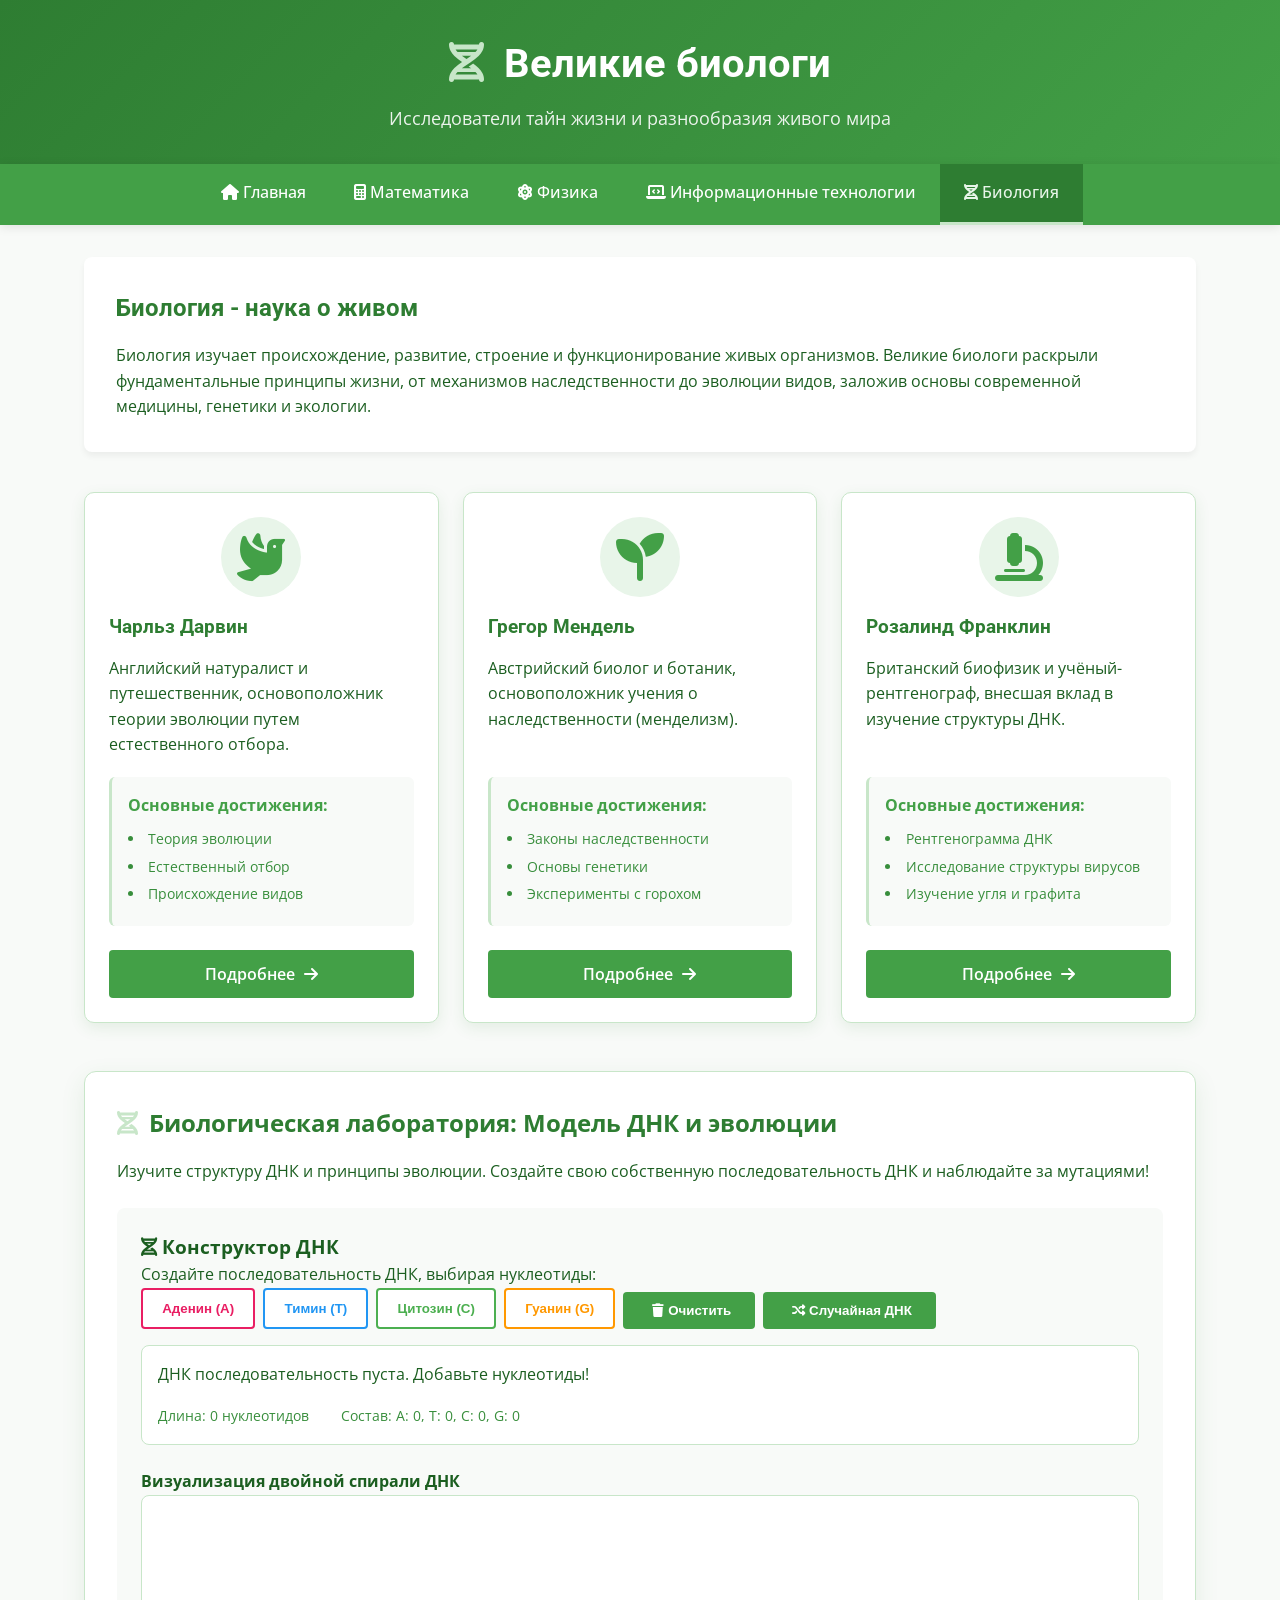
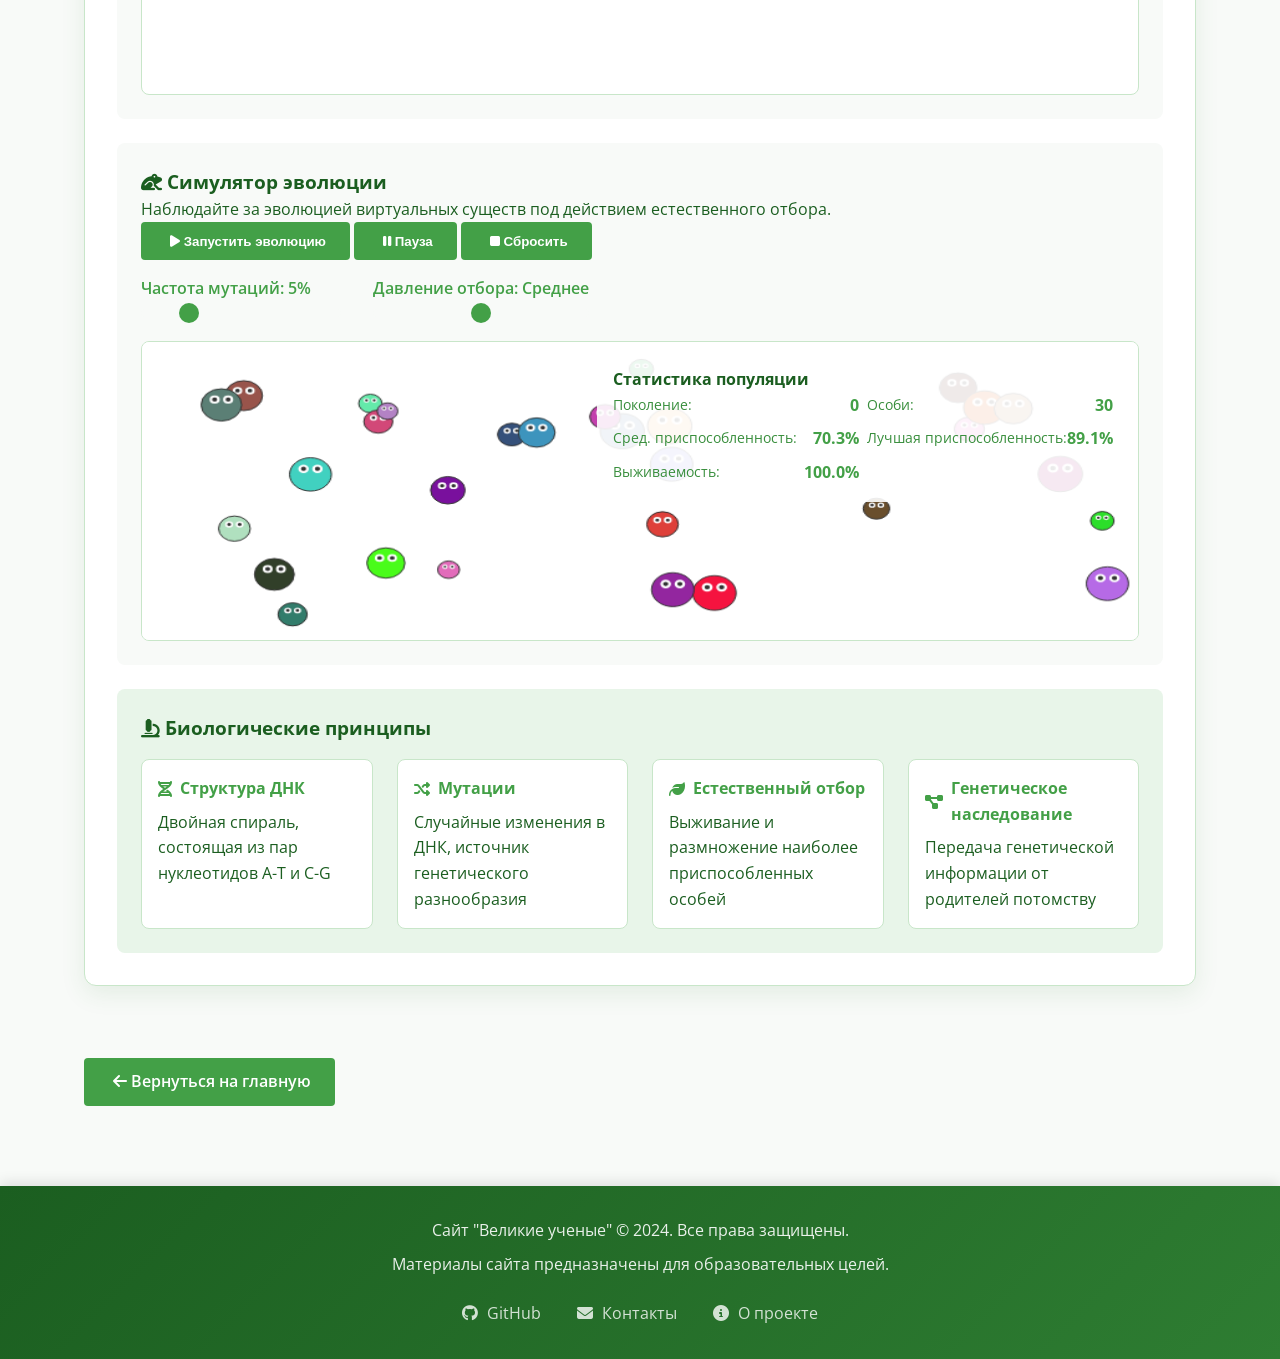
==== biology.html @ 5661a27e "Add files via upload" ====
<!DOCTYPE html>
<html lang="ru">
<head>
    <meta charset="UTF-8">
    <meta name="viewport" content="width=device-width, initial-scale=1.0">
    <title>Великие биологи</title>
    <link rel="stylesheet" href="style.css">
    <link rel="stylesheet" href="https://cdnjs.cloudflare.com/ajax/libs/font-awesome/6.4.0/css/all.min.css">
    <link href="https://fonts.googleapis.com/css2?family=Roboto:wght@300;400;500;700&family=Open+Sans:wght@400;600;700&display=swap" rel="stylesheet">
    <style>
        .biology-theme {
            --primary-color: #2e7d32;
            --secondary-color: #43a047;
            --accent-color: #c8e6c9;
        }
        .card-icon i {
            background-color: #e8f5e9 !important;
        }
    </style>

</head>
<body class="biology-theme">
    <header>
        <div class="container">
            <h1><i class="fas fa-dna"></i> Великие биологи</h1>
            <p>Исследователи тайн жизни и разнообразия живого мира</p>
        </div>
    </header>

    <nav>
        <div class="container">
            <ul>
                <li><a href="index.html"><i class="fas fa-home"></i> Главная</a></li>
                <li><a href="math.html"><i class="fas fa-calculator"></i> Математика</a></li>
                <li><a href="physics.html"><i class="fas fa-atom"></i> Физика</a></li>
                <li><a href="it.html"><i class="fas fa-laptop-code"></i> Информационные технологии</a></li>
                <li><a href="biology.html" class="active"><i class="fas fa-dna"></i> Биология</a></li>
            </ul>
        </div>
    </nav>

    <main>
        <div class="container">

            <section class="intro">
                <h2>Биология - наука о живом</h2>
                <p>Биология изучает происхождение, развитие, строение и функционирование живых организмов. Великие биологи раскрыли фундаментальные принципы жизни, от механизмов наследственности до эволюции видов, заложив основы современной медицины, генетики и экологии.</p>
            </section>

            <div class="disciplines-grid">
                <!-- Карточка ученого 1 -->
                <div class="discipline-card">
                    <div class="card-icon"> <i class="fas fa-dove"></i> </div>
                    <h3>Чарльз Дарвин</h3>
                    <p>Английский натуралист и путешественник, основоположник теории эволюции путем естественного отбора.</p>
                    <div class="scientists-list">
                        <h4>Основные достижения:</h4>
                        <ul>
                            <li>Теория эволюции</li>
                            <li>Естественный отбор</li>
                            <li>Происхождение видов</li>
                        </ul>
                    </div>
                    <a href="https://ru.wikipedia.org/wiki/%D0%94%D0%B0%D1%80%D0%B2%D0%B8%D0%BD,_%D0%A7%D0%B0%D1%80%D0%BB%D0%B7" class="btn" onclick="showScientist('darwin')">Подробнее <i class="fas fa-arrow-right"></i></a>
                </div>

                <!-- Карточка ученого 2 -->
                <div class="discipline-card">
                    <div class="card-icon"> <i class="fas fa-seedling"></i> </div>
                    <h3>Грегор Мендель</h3>
                    <p>Австрийский биолог и ботаник, основоположник учения о наследственности (менделизм).</p>
                    <div class="scientists-list">
                        <h4>Основные достижения:</h4>
                        <ul>
                            <li>Законы наследственности</li>
                            <li>Основы генетики</li>
                            <li>Эксперименты с горохом</li>
                        </ul>
                    </div>
                    <a href="https://ru.wikipedia.org/wiki/%D0%9C%D0%B5%D0%BD%D0%B4%D0%B5%D0%BB%D1%8C,_%D0%93%D1%80%D0%B5%D0%B3%D0%BE%D1%80_%D0%98%D0%BE%D0%B3%D0%B0%D0%BD%D0%BD" class="btn" onclick="showScientist('mendel')">Подробнее <i class="fas fa-arrow-right"></i></a>
                </div>

                <!-- Карточка ученого 3 -->
                <div class="discipline-card">
                    <div class="card-icon">  <i class="fas fa-microscope"> </i> </div>
                    <h3>Розалинд Франклин</h3>
                    <p>Британский биофизик и учёный-рентгенограф, внесшая вклад в изучение структуры ДНК.</p>
                    <div class="scientists-list">
                        <h4>Основные достижения:</h4>
                        <ul>
                            <li>Рентгенограмма ДНК</li>
                            <li>Исследование структуры вирусов</li>
                            <li>Изучение угля и графита</li>
                        </ul>
                    </div>
                    <a href="https://ru.wikipedia.org/wiki/%D0%A4%D1%80%D0%B0%D0%BD%D0%BA%D0%BB%D0%B8%D0%BD,_%D0%A0%D0%BE%D0%B7%D0%B0%D0%BB%D0%B8%D0%BD%D0%B4" class="btn" onclick="showScientist('franklin')">Подробнее <i class="fas fa-arrow-right"></i></a>
                </div>
            </div>

            <!-- Интерактивный раздел для биологии -->
<section class="interactive-section">
    <h2><i class="fas fa-dna"></i> Биологическая лаборатория: Модель ДНК и эволюции</h2>
    <p>Изучите структуру ДНК и принципы эволюции. Создайте свою собственную последовательность ДНК и наблюдайте за мутациями!</p>
    
    <div class="biology-lab-container">
        <div class="dna-section">
            <h3><i class="fas fa-dna"></i> Конструктор ДНК</h3>
            <p>Создайте последовательность ДНК, выбирая нуклеотиды:</p>
            
            <div class="dna-controls">
                <div class="nucleotide-buttons">
                    <button class="nuc-btn" data-nucleotide="A">Аденин (A)</button>
                    <button class="nuc-btn" data-nucleotide="T">Тимин (T)</button>
                    <button class="nuc-btn" data-nucleotide="C">Цитозин (C)</button>
                    <button class="nuc-btn" data-nucleotide="G">Гуанин (G)</button>
                    <button id="clear-dna" class="btn"><i class="fas fa-trash"></i> Очистить</button>
                    <button id="random-dna" class="btn"><i class="fas fa-random"></i> Случайная ДНК</button>
                </div>
                
                <div class="dna-sequence-display">
                    <div class="dna-strand" id="dna-strand">
                        <!-- ДНК последовательность-->
                        <div class="empty-dna"> <p>ДНК последовательность пуста. Добавьте нуклеотиды!</p> </div>
                    </div>
                    <div class="dna-info">
                        <p>Длина: <span id="dna-length">0</span> нуклеотидов</p>
                        <p>Состав: A: <span id="count-A">0</span>, T: <span id="count-T">0</span>, 
                            C: <span id="count-C">0</span>, G: <span id="count-G">0</span></p>
                    </div>
                </div>
            </div>
            
            <div class="dna-visualization">
                <h4>Визуализация двойной спирали ДНК</h4>
                <canvas id="dna-canvas" width="800" height="200"></canvas>
            </div>
        </div>
        
        <div class="evolution-section">
            <h3><i class="fas fa-frog"></i> Симулятор эволюции</h3>
            <p>Наблюдайте за эволюцией виртуальных существ под действием естественного отбора.</p>
            
            <div class="evolution-controls">
                <button id="start-evolution" class="btn"><i class="fas fa-play"></i> Запустить эволюцию</button>
                <button id="pause-evolution" class="btn"><i class="fas fa-pause"></i> Пауза</button>
                <button id="reset-evolution" class="btn"><i class="fas fa-stop"></i> Сбросить</button>
                
                <div class="evolution-params">
                    <div class="slider-container">
                        <label for="mutation-rate">Частота мутаций: <span id="mutation-value">5%</span></label>
                        <input type="range" id="mutation-rate" min="1" max="20" step="1" value="5">
                    </div>
                    
                    <div class="slider-container">
                        <label for="selection-pressure">Давление отбора: <span id="selection-value">Среднее</span></label>
                        <input type="range" id="selection-pressure" min="1" max="3" step="1" value="2">
                    </div>
                </div>
            </div>
            
            <div class="evolution-canvas-container">
                <canvas id="evolution-canvas" width="800" height="300"></canvas>
                <div class="evolution-stats">
                    <h4>Статистика популяции</h4>
                    <div class="stats-grid">
                        <div class="stat">
                            <span class="stat-label">Поколение:</span>
                            <span class="stat-value" id="generation">0</span>
                        </div>
                        <div class="stat">
                            <span class="stat-label">Особи:</span>
                            <span class="stat-value" id="population">0</span>
                        </div>
                        <div class="stat">
                            <span class="stat-label">Сред. приспособленность:</span>
                            <span class="stat-value" id="fitness">0%</span>
                        </div>
                        <div class="stat">
                            <span class="stat-label">Лучшая приспособленность:</span>
                            <span class="stat-value" id="best-fitness">0%</span>
                        </div>
                        <div class="stat">
                            <span class="stat-label">Выживаемость:</span>
                            <span class="stat-value" id="survival">0%</span>
                        </div>
                    </div>
                </div>
            </div>
        </div>
        
        <div class="biology-concepts">
            <h3><i class="fas fa-microscope"></i> Биологические принципы</h3>
            <div class="concepts-grid">
                <div class="concept">
                    <h4><i class="fas fa-dna"></i> Структура ДНК</h4>
                    <p>Двойная спираль, состоящая из пар нуклеотидов A-T и C-G</p>
                </div>
                <div class="concept">
                    <h4><i class="fas fa-random"></i> Мутации</h4>
                    <p>Случайные изменения в ДНК, источник генетического разнообразия</p>
                </div>
                <div class="concept">
                    <h4><i class="fas fa-leaf"></i> Естественный отбор</h4>
                    <p>Выживание и размножение наиболее приспособленных особей</p>
                </div>
                <div class="concept">
                    <h4><i class="fas fa-project-diagram"></i> Генетическое наследование</h4>
                    <p>Передача генетической информации от родителей потомству</p>
                </div>
            </div>
        </div>
    </div>
</section>

            <div class="back-to-home">
                <a href="index.html" class="btn back-btn"><i class="fas fa-arrow-left"></i> Вернуться на главную</a>
            </div>
        </div>
    </main>

    <footer>
        <div class="container">
            <p>Сайт "Великие ученые" &copy; 2024. Все права защищены.</p>
            <p>Материалы сайта предназначены для образовательных целей.</p>
            <div class="footer-links">
                <a href="#"><i class="fab fa-github"></i> GitHub</a>
                <a href="#"><i class="fas fa-envelope"></i> Контакты</a>
                <a href="#"><i class="fas fa-info-circle"></i> О проекте</a>
            </div>
        </div>
    </footer>

    <script>
        // Информация об ученом
        function showScientist(scientistId) {
            const scientists = {
                darwin: {
                    name: "Чарльз Дарвин",
                    years: "1809-1882",
                    country: "Великобритания",
                    achievements: [
                        "Создание теории эволюции путем естественного отбора",
                        "Формулировка принципа 'выживания наиболее приспособленных'",
                        "Исследование происхождения человека",
                        "Фундаментальный труд 'Происхождение видов' (1859)"
                    ],
                    facts: [
                        "Путешествовал на корабле 'Бигль' 5 лет (1831-1836)",
                        "Изучал геологию, зоологию и ботанику во время путешествия",
                        "Был женат на своей кузине Эмме Веджвуд",
                        "Похоронен в Вестминстерском аббатстве рядом с Исааком Ньютоном",
                        "Изначально готовился стать врачом, но не выносил вида крови"
                    ],
                    quote: "Чем больше мы познаем неизменные законы природы, тем все более невероятными становятся для нас чудеса."
                },
                mendel: {
                    name: "Грегор Мендель",
                    years: "1822-1884",
                    country: "Австрийская империя",
                    achievements: [
                        "Открытие законов наследственности (законы Менделя)",
                        "Заложение основ генетики как науки",
                        "Эксперименты по гибридизации растений",
                        "Введение понятий доминантных и рецессивных признаков"
                    ],
                    facts: [
                        "Был августинским монахом и аббатом монастыря",
                        "Проводил эксперименты с более чем 28,000 растений гороха",
                        "Его работы не были признаны при жизни",
                        "Законы Менделя переоткрыты в 1900 году тремя учеными независимо",
                        "Имел также работы по метеорологии и пчеловодству"
                    ],
                    quote: "Мои научные работы принесли мне много удовлетворения, и я уверен, что не пройдет много времени, пока весь мир признает их значение."
                },
                franklin: {
                    name: "Розалинд Франклин",
                    years: "1920-1958",
                    country: "Великобритания",
                    achievements: [
                        "Получение рентгенограммы ДНК (Фотография 51)",
                        "Определение того, что ДНК имеет форму двойной спирали",
                        "Исследование структуры вирусов, в том числе вируса табачной мозаики",
                        "Изучение микроструктуры угля и графита"
                    ],
                    facts: [
                        "Её данные использовались Уотсоном и Криком без её ведома",
                        "Не получила Нобелевскую премию, так как умерла до её присуждения",
                        "Была экспертом в рентгеноструктурном анализе",
                        "Получила докторскую степень в Кембридже в 1945 году",
                        "Работала в King's College London, где произошел конфликт с Уилкинсом"
                    ],
                    quote: "Наука и повседневная жизнь не могут и не должны быть разделены. Наука — для меня частичное объяснение жизни."
                }
            };

            const scientist = scientists[scientistId];
            if (!scientist) return;

            // Создаем модальное окно с информацией об ученом
            const modalHTML = `
                <div class="modal" id="scientist-modal" style="position:fixed; top:0; left:0; width:100%; height:100%; background:rgba(0,0,0,0.7); display:flex; justify-content:center; align-items:center; z-index:2000;">
                    <div style="background:white; border-radius:10px; padding:2rem; max-width:800px; width:90%; max-height:90vh; overflow-y:auto;">
                        <div style="display:flex; justify-content:space-between; align-items:center; margin-bottom:1.5rem;">
                            <h2 style="color:#2e7d32; margin:0;">${scientist.name}</h2>
                            <button onclick="closeModal()" style="background:none; border:none; font-size:1.5rem; cursor:pointer; color:#666;">&times;</button>
                        </div>
                        
                        <div style="display:grid; grid-template-columns:1fr 2fr; gap:2rem; margin-bottom:1.5rem;">
                            <div>
                                <div style="background:#e8f5e9; border-radius:8px; padding:1.5rem; text-align:center; height:100%; display:flex; flex-direction:column; justify-content:center;">
                                    <i class="fas fa-user" style="font-size:4rem; color:#43a047; margin-bottom:1rem;"></i>
                                    <h3 style="color:#2e7d32; margin-bottom:0.5rem;">${scientist.name}</h3>
                                    <p><strong>Годы жизни:</strong> ${scientist.years}</p>
                                    <p><strong>Страна:</strong> ${scientist.country}</p>
                                </div>
                            </div>
                            <div>
                                <h3 style="color:#43a047; margin-bottom:0.8rem;">Основные достижения:</h3>
                                <ul style="list-style-position:inside; margin-bottom:1.5rem;">
                                    ${scientist.achievements.map(ach => `<li>${ach}</li>`).join('')}
                                </ul>
                                
                                <h3 style="color:#43a047; margin-bottom:0.8rem;">Интересные факты:</h3>
                                <ul style="list-style-position:inside; margin-bottom:1.5rem;">
                                    ${scientist.facts.map(fact => `<li>${fact}</li>`).join('')}
                                </ul>
                            </div>
                        </div>
                        
                        <div style="background:#e8f5e9; padding:1.5rem; border-radius:8px; margin-top:1rem;">
                            <i class="fas fa-quote-left" style="color:#43a047; margin-right:0.5rem;"></i>
                            <em>${scientist.quote}</em>
                        </div>
                        
                        <div style="text-align:center; margin-top:1.5rem;">
                            <button onclick="closeModal()" class="btn" style="background-color:#43a047;">Закрыть</button>
                        </div>
                    </div>
                </div>
            `;

            // Добавляем модальное окно в документ
            const modalContainer = document.createElement('div');
            modalContainer.innerHTML = modalHTML;
            document.body.appendChild(modalContainer.firstChild);

            // Добавляем функцию закрытия в глобальную область видимости
            window.closeModal = function() {
                const modal = document.getElementById('scientist-modal');
                if (modal) {
                    modal.remove();
                }
            };

            // Закрытие по клику вне модального окна
            document.getElementById('scientist-modal').addEventListener('click', function(e) {
                if (e.target === this) {
                    closeModal();
                }
            });
        }
    </script>
    <script src="script.js"></script>
    <script src="interactive.js"></script>
</body>
</html>
---- style.css ----
/* ============================================
   ОСНОВНЫЕ СТИЛИ И СБРОС
   ============================================ */

* {
    margin: 0;
    padding: 0;
    box-sizing: border-box;
}

body {
    font-family: 'Open Sans', sans-serif;
    line-height: 1.6;
    background-color: #f8f9fa;
}

.container {
    width: 90%;
    max-width: 1200px;
    margin: 0 auto;
    padding: 0 20px;
}

/* ============================================
   ЦВЕТОВЫЕ ПЕРЕМЕННЫЕ ДЛЯ ТЕМ
   ============================================ */

:root {
    /* ОСНОВНАЯ ТЕМА (Математика) - СИНЯЯ */
    --primary-color: #1a237e;
    --secondary-color: #3949ab;
    --accent-color: #4fc3f7;
    --text-color: #333333;
    --text-light: #666666;
    --text-on-dark: #ffffff;
    --text-on-dark-hover: #ffffff;  /* Цвет текста при наведении в навигации */
    --bg-color: #f8f9fa;
    --card-bg: #ffffff;
    --quote-bg: #e3f2fd;
    --border-color: #e0e0e0;
    --shadow-color: rgba(26, 35, 126, 0.1);
    --header-gradient: linear-gradient(135deg, #1a237e 0%, #283593 100%);
    --footer-gradient: linear-gradient(135deg, #0d47a1 0%, #1a237e 100%);
}

/* ГЛАВНАЯ СТРАНИЦА - ЗОЛОТАЯ ТЕМА */
.home-theme {
    --primary-color: #83785e;
    --secondary-color: #a19679;
    --accent-color: #d8ce97;
    --text-color: #333333;
    --text-light: #666666;
    --text-on-dark: #ffffff;
    --text-on-dark-hover: #fff9e6;
    --bg-color: #fffef5;
    --card-bg: #ffffff;
    --quote-bg: #fff9e6;
    --border-color: #f0e6d2;
    --shadow-color: rgba(184, 134, 11, 0.1);
    --header-gradient: linear-gradient(135deg, #5c523a 0%, #4b4128 100%);
    --footer-gradient: linear-gradient(135deg, #5c523a 0%, #4b4128 100%);
}

/* МАТЕМАТИКА (без класса) */
body:not(.physics-theme):not(.it-theme):not(.biology-theme):not(.home-theme) {
    --primary-color: #1a237e;
    --secondary-color: #3949ab;
    --accent-color: #97a7ff;
    --text-color: #333333;
    --text-light: #666666;
    --text-on-dark: #ffffff;
    --bg-color: #f8f9fa;
    --card-bg: #ffffff;
    --quote-bg: #e3e9fd;
    --border-color: #e0e0e0;
    --shadow-color: rgba(26, 35, 126, 0.1);
    --header-gradient: linear-gradient(135deg, #1a237e 0%, #283593 100%);
    --footer-gradient: linear-gradient(135deg, #0d47a1 0%, #1a237e 100%);
}

/* ФИЗИКА - ФИОЛЕТОВАЯ ТЕМА */
.physics-theme {
    --primary-color: #6a1b9a;
    --secondary-color: #8e24aa;
    --accent-color: #e1bee7;
    --text-color: #4a148c;
    --text-light: #7b1fa2;
    --text-on-dark: #ffffff;
    --text-on-dark-hover: #f3e5f5;
    --bg-color: #f9f7fa;
    --card-bg: #ffffff;
    --quote-bg: #f3e5f5;
    --border-color: #e1bee7;
    --shadow-color: rgba(106, 27, 154, 0.1);
    --header-gradient: linear-gradient(135deg, #6a1b9a 0%, #8e24aa 100%);
    --footer-gradient: linear-gradient(135deg, #4a148c 0%, #6a1b9a 100%);
}

/* IT - БИРЮЗОВАЯ ТЕМА */
.it-theme {
    --primary-color: #00695c;
    --secondary-color: #00897b;
    --accent-color: #b2dfdb;
    --text-color: #004d40;
    --text-light: #00796b;
    --text-on-dark: #ffffff;
    --text-on-dark-hover: #e0f2f1;
    --bg-color: #f5f9f8;
    --card-bg: #ffffff;
    --quote-bg: #e0f2f1;
    --border-color: #b2dfdb;
    --shadow-color: rgba(0, 105, 92, 0.1);
    --header-gradient: linear-gradient(135deg, #00695c 0%, #00897b 100%);
    --footer-gradient: linear-gradient(135deg, #004d40 0%, #00695c 100%);
}

/* БИОЛОГИЯ - ЗЕЛЕНАЯ ТЕМА */
.biology-theme {
    --primary-color: #2e7d32;
    --secondary-color: #43a047;
    --accent-color: #c8e6c9;
    --text-color: #1b5e20;
    --text-light: #388e3c;
    --text-on-dark: #ffffff;
    --text-on-dark-hover: #e8f5e9;
    --bg-color: #f8faf8;
    --card-bg: #ffffff;
    --quote-bg: #e8f5e9;
    --border-color: #c8e6c9;
    --shadow-color: rgba(46, 125, 50, 0.1);
    --header-gradient: linear-gradient(135deg, #2e7d32 0%, #43a047 100%);
    --footer-gradient: linear-gradient(135deg, #1b5e20 0%, #2e7d32 100%);
}

/* ============================================
   ПРИМЕНЕНИЕ ЦВЕТОВЫХ ПЕРЕМЕННЫХ
   ============================================ */

body {
    color: var(--text-color);
    background-color: var(--bg-color);
}

/* Шапка */
header {
    background: var(--header-gradient);
    color: var(--text-on-dark);
    padding: 2rem 0;
    text-align: center;
    box-shadow: 0 4px 12px rgba(0, 0, 0, 0.1);
}

header h1 {
    font-family: 'Roboto', sans-serif;
    font-weight: 700;
    font-size: 2.5rem;
    margin-bottom: 0.5rem;
}

header p {
    font-size: 1.1rem;
    opacity: 0.9;
}

header i {
    margin-right: 10px;
    color: var(--accent-color);
}

/* Навигация */
nav {
    background-color: var(--secondary-color);
    position: sticky;
    top: 0;
    z-index: 1000;
    box-shadow: 0 2px 10px rgba(0, 0, 0, 0.1);
}

nav ul {
    display: flex;
    justify-content: center;
    list-style: none;
    flex-wrap: wrap;
}

nav a {
    display: block;
    color: var(--text-on-dark);
    text-decoration: none;
    padding: 1rem 1.5rem;
    font-weight: 500;
    transition: all 0.3s ease;
    border-bottom: 3px solid transparent;
}

nav a:hover,
nav a.active {
    background-color: var(--primary-color);
    border-bottom: 3px solid var(--accent-color);
    color: var(--text-on-dark-hover);
}

/* Основной контент */
main {
    padding: 2rem 0;
}

.intro {
    background-color: var(--card-bg);
    padding: 2rem;
    border-radius: 8px;
    margin-bottom: 2.5rem;
    box-shadow: 0 4px 6px rgba(0, 0, 0, 0.05);
}

.intro h2,
.disciplines h2,
.scientist-header h1,
.scientist-info h2 {
    color: var(--primary-color);
    margin-bottom: 1rem;
    font-family: 'Roboto', sans-serif;
}

.disciplines h2 {
    text-align: center;
    font-size: 2rem;
}

.intro p {
    color: var(--text-color);
}

/* Карточки дисциплин */
.disciplines-grid {
    display: grid;
    grid-template-columns: repeat(auto-fill, minmax(280px, 1fr));
    gap: 1.5rem;
    margin-bottom: 3rem;
}

.discipline-card {
    background-color: var(--card-bg);
    border: 1px solid var(--border-color);
    border-radius: 10px;
    padding: 1.5rem;
    display: flex;
    flex-direction: column;
    box-shadow: 0 5px 15px var(--shadow-color);
    transition: transform 0.3s ease, box-shadow 0.3s ease;
}

.discipline-card:hover {
    transform: translateY(-10px);
    box-shadow: 0 15px 30px rgba(0, 0, 0, 0.15);
}

.card-icon {
    text-align: center;
    margin-bottom: 1rem;
}

.card-icon i {
    font-size: 3rem;
    color: var(--secondary-color);
    background-color: var(--quote-bg);
    width: 80px;
    height: 80px;
    line-height: 80px;
    border-radius: 50%;
    display: inline-block;
}

.discipline-card h3 {
    color: var(--primary-color);
    margin-bottom: 0.8rem;
    font-family: 'Roboto', sans-serif;
}

.discipline-card p {
    margin-bottom: 1.2rem;
    color: var(--text-color);
    flex-grow: 1;
}

.scientists-list {
    background-color: var(--bg-color);
    border-left: 3px solid var(--accent-color);
    padding: 1rem;
    border-radius: 6px;
    margin-bottom: 1.5rem;
}

.scientists-list h4 {
    color: var(--secondary-color);
    margin-bottom: 0.5rem;
    font-size: 1rem;
}

.scientists-list ul {
    list-style-position: inside;
    color: var(--text-light);
}

.scientists-list li {
    margin-bottom: 0.3rem;
    font-size: 0.9rem;
}

/* Кнопки */
.btn {
    display: inline-block;
    background-color: var(--secondary-color);
    color: var(--text-on-dark);
    padding: 0.7rem 1.5rem;
    text-decoration: none;
    border-radius: 4px;
    font-weight: 600;
    transition: background-color 0.3s ease;
    text-align: center;
    border: none;
    cursor: pointer;
    margin-top: auto;
}

.btn:hover {
    background-color: var(--primary-color);
    color: var(--accent-color);
}

.btn i {
    margin-left: 5px;
}

.back-btn {
    display: inline-block;
    margin-top: 1.5rem;
}

/* Цитата */
.quote-section {
    background-color: var(--quote-bg);
    padding: 2.5rem;
    border-radius: 10px;
    margin-top: 2rem;
    text-align: center;
}

.quote {
    max-width: 800px;
    margin: 0 auto;
}

.quote i:first-child {
    font-size: 2rem;
    color: var(--secondary-color);
    margin-bottom: 1rem;
    display: block;
}

.quote p {
    font-size: 1.3rem;
    font-style: italic;
    color: var(--primary-color);
    margin-bottom: 1rem;
}

.quote-author {
    font-weight: 600;
    font-style: normal;
    color: var(--secondary-color);
}

/* Футер */
footer {
    background: var(--footer-gradient);
    color: var(--text-on-dark);
    padding: 2rem 0;
    text-align: center;
    margin-top: 3rem;
    box-shadow: 0 -4px 12px rgba(0, 0, 0, 0.1);
}

footer p {
    margin-bottom: 0.5rem;
    opacity: 0.9;
}

.footer-links {
    margin-top: 1.5rem;
}

.footer-links a {
    color: rgba(255, 255, 255, 0.8);
    text-decoration: none;
    margin: 0 1rem;
    transition: color 0.3s ease;
}

.footer-links a:hover {
    color: white;
}

.footer-links i {
    margin-right: 5px;
}

/* Стили для страниц ученых */
.scientist-header {
    background: var(--header-gradient);
    color: var(--text-on-dark);
    padding: 2rem 0;
    margin-bottom: 2rem;
    border-radius: 0 0 10px 10px;
}

.scientist-header h1 {
    font-size: 2.2rem;
    margin-bottom: 0.5rem;
}

.scientist-header p {
    font-size: 1.1rem;
    opacity: 0.9;
}

.scientist-content {
    display: grid;
    grid-template-columns: 1fr 2fr;
    gap: 2rem;
    margin-bottom: 2rem;
}

.scientist-info {
    background-color: var(--card-bg);
    border: 1px solid var(--border-color);
    padding: 2rem;
    border-radius: 10px;
    box-shadow: 0 5px 15px var(--shadow-color);
}

.scientist-info h2 {
    border-bottom: 2px solid var(--quote-bg);
    padding-bottom: 0.5rem;
}

.scientist-info h3 {
    color: var(--secondary-color);
    margin: 1.5rem 0 0.8rem;
}

.scientist-facts ul {
    list-style-position: inside;
    margin-left: 1rem;
}

.scientist-facts li {
    margin-bottom: 0.5rem;
}

/* Дополнительные стили для главной страницы */
.home-theme .discipline-card {
    position: relative;
    overflow: hidden;
    /*border-top: 4px solid var(--accent-color);*/
}

.home-theme .discipline-card::before {
    content: '';
    position: absolute;
    top: 0;
    left: 0;
    right: 0;
    height: 4px;
    background: linear-gradient(90deg, 
        var(--primary-color) 0%, 
        var(--accent-color) 50%, 
        var(--primary-color) 100%);
    opacity: 0;
    transition: opacity 0.3s ease;
}

.home-theme .discipline-card:hover::before {
    opacity: 1;
}

.home-theme .card-icon i {
    background: linear-gradient(135deg, var(--accent-color), var(--secondary-color));
    color: white;
    box-shadow: 0 4px 15px rgba(218, 165, 32, 0.3);
    transition: all 0.3s ease;
}

.home-theme .discipline-card:hover .card-icon i {
    transform: scale(1.1) rotate(10deg);
    box-shadow: 0 6px 20px rgba(218, 165, 32, 0.5);
}

.home-theme .scientists-list {
    background: linear-gradient(to right, var(--quote-bg), transparent);
    border-left: 4px solid var(--accent-color);
}

.home-theme .quote-section {
    background: linear-gradient(135deg, var(--quote-bg) 0%, #fff9e6 100%);
    border: 2px solid transparent;
    border-image: linear-gradient(135deg, var(--primary-color), var(--accent-color)) 1;
    position: relative;
}

.home-theme .btn {
    background: linear-gradient(135deg, var(--secondary-color), var(--primary-color));
    position: relative;
    overflow: hidden;
    z-index: 1;
}

.home-theme .btn::before {
    content: '';
    position: absolute;
    top: 0;
    left: -100%;
    width: 100%;
    height: 100%;
    background: linear-gradient(90deg, transparent, rgba(255, 255, 255, 0.3), transparent);
    transition: left 0.5s ease;
    z-index: -1;
}

.home-theme .btn:hover::before {
    left: 100%;
}

/*.home-theme .footer-links a {
    background: rgba(255, 255, 255, 0.15);
    border: 1px solid rgba(255, 215, 0, 0.3);
}

.home-theme .footer-links a:hover {
    background: rgba(255, 255, 255, 0.25);
    border-color: var(--accent-color);
} */

@keyframes sparkle {
    0%, 100% { opacity: 0.5; transform: scale(1); }
    50% { opacity: 1; transform: scale(1.2); }
}

/* Общие анимации и переходы */
body,
header,
nav,
footer,
.btn,
.discipline-card,
.scientist-info,
.quote-section,
.card-icon i {
    transition: background-color 0.5s ease, 
                background 0.5s ease, 
                color 0.5s ease,
                border-color 0.5s ease,
                box-shadow 0.5s ease;
}

/* Ссылки */
a {
    color: var(--secondary-color);
}

a:hover {
    color: var(--primary-color);
}

/* Адаптивность */
@media (max-width: 768px) {
    header h1 {
        font-size: 2rem;
    }
    
    nav ul {
        flex-direction: column;
        align-items: center;
    }
    
    nav a {
        width: 100%;
        text-align: center;
    }
    
    .disciplines-grid {
        grid-template-columns: 1fr;
    }
    
    .quote p {
        font-size: 1.1rem;
    }
    
    .scientist-content {
        grid-template-columns: 1fr;
    }
}

/* ============================================
   СТИЛИ ДЛЯ ИНТЕРАКТИВНЫХ ЭЛЕМЕНТОВ
   ============================================ */

.interactive-section {
    background-color: var(--card-bg);
    border-radius: 12px;
    padding: 2rem;
    margin: 3rem 0;
    box-shadow: 0 8px 25px var(--shadow-color);
    border: 1px solid var(--border-color);
}

.interactive-section h2 {
    color: var(--primary-color);
    margin-bottom: 1rem;
    display: flex;
    align-items: center;
    gap: 0.7rem;
}

.interactive-section h2 i {
    color: var(--accent-color);
}

/* Стили для физики - симулятор гравитации */
.simulator-container {
    margin-top: 1.5rem;
}

.simulator-controls {
    display: flex;
    flex-wrap: wrap;
    gap: 1rem;
    margin-bottom: 1.5rem;
    padding-bottom: 1.5rem;
    border-bottom: 2px solid var(--border-color);
}

.slider-container {
    display: flex;
    flex-direction: column;
    gap: 0.5rem;
    min-width: 200px;
}

.slider-container label {
    color: var(--secondary-color);
    font-weight: 600;
}

.slider-container input[type="range"] {
    width: 100%;
    height: 8px;
    border-radius: 4px;
    background: var(--bg-color);
    outline: none;
    -webkit-appearance: none;
}

.slider-container input[type="range"]::-webkit-slider-thumb {
    -webkit-appearance: none;
    width: 20px;
    height: 20px;
    border-radius: 50%;
    background: var(--secondary-color);
    cursor: pointer;
}

.particle-field {
    position: relative;
    width: 100%;
    height: 400px;
    background: linear-gradient(135deg, var(--bg-color) 0%, var(--card-bg) 100%);
    border-radius: 8px;
    border: 2px dashed var(--border-color);
    margin-bottom: 1.5rem;
    overflow: hidden;
}

.gravity-center {
    position: absolute;
    top: 50%;
    left: 50%;
    transform: translate(-50%, -50%);
    width: 60px;
    height: 60px;
    background: radial-gradient(circle, #ff9800, #ff5722);
    border-radius: 50%;
    display: flex;
    align-items: center;
    justify-content: center;
    box-shadow: 0 0 30px rgba(255, 87, 34, 0.5);
    z-index: 1;
}

.gravity-center i {
    color: white;
    font-size: 1.5rem;
}

.instructions {
    position: absolute;
    bottom: 10px;
    left: 0;
    right: 0;
    text-align: center;
    color: var(--text-light);
    font-size: 0.9rem;
}

.particle {
    position: absolute;
    width: 20px;
    height: 20px;
    border-radius: 50%;
    background: radial-gradient(circle, var(--accent-color), var(--secondary-color));
    cursor: pointer;
    transition: transform 0.2s;
    z-index: 2;
}

.particle:hover {
    transform: scale(1.2);
}

.physics-info {
    background-color: var(--quote-bg);
    padding: 1.5rem;
    border-radius: 8px;
    margin-top: 1.5rem;
}

.physics-info h3 {
    color: var(--secondary-color);
    margin-bottom: 1rem;
    display: flex;
    align-items: center;
    gap: 0.5rem;
}

/* Стили для математики - графический калькулятор */
.calculator-container {
    margin-top: 1.5rem;
}

.calculator-controls {
    background-color: var(--bg-color);
    padding: 1.5rem;
    border-radius: 8px;
    margin-bottom: 1.5rem;
}

.input-group {
    display: flex;
    align-items: center;
    gap: 1rem;
    margin-bottom: 1.5rem;
    flex-wrap: wrap;
}

.input-group label {
    color: var(--secondary-color);
    font-weight: 600;
    min-width: 120px;
}

.input-group input {
    flex: 1;
    min-width: 200px;
    padding: 0.7rem 1rem;
    border: 2px solid var(--border-color);
    border-radius: 4px;
    background-color: var(--card-bg);
    color: var(--text-color);
    font-family: 'Courier New', monospace;
}

.function-presets {
    margin-bottom: 1.5rem;
}

.function-presets p {
    color: var(--text-light);
    margin-bottom: 0.5rem;
}

.preset-btn {
    background-color: var(--bg-color);
    color: var(--secondary-color);
    border: 1px solid var(--border-color);
    padding: 0.5rem 1rem;
    border-radius: 4px;
    cursor: pointer;
    margin-right: 0.5rem;
    margin-bottom: 0.5rem;
    transition: all 0.3s;
}

.preset-btn:hover {
    background-color: var(--secondary-color);
    color: white;
}

.graph-controls {
    display: flex;
    gap: 2rem;
    flex-wrap: wrap;
}

.graph-container {
    position: relative;
    margin-bottom: 1.5rem;
}

#math-graph {
    width: 100%;
    height: 400px;
    background-color: var(--card-bg);
    border: 1px solid var(--border-color);
    border-radius: 8px;
    display: block;
}

.graph-info {
    position: absolute;
    top: 10px;
    right: 10px;
    background-color: rgba(255, 255, 255, 0.9);
    padding: 0.5rem 1rem;
    border-radius: 4px;
    border-left: 4px solid var(--secondary-color);
    max-width: 300px;
}

.math-info {
    background-color: var(--quote-bg);
    padding: 1.5rem;
    border-radius: 8px;
}

/* Стили для IT - редактор кода */
.code-editor-container {
    margin-top: 1.5rem;
}

.editor-header {
    display: flex;
    justify-content: space-between;
    align-items: center;
    margin-bottom: 1rem;
    padding-bottom: 1rem;
    border-bottom: 2px solid var(--border-color);
}

.editor-actions {
    display: flex;
    gap: 0.5rem;
    flex-wrap: wrap;
}

.editor-wrapper {
    position: relative;
    margin-bottom: 1.5rem;
    border: 1px solid var(--border-color);
    border-radius: 8px;
    overflow: hidden;
}

.line-numbers {
    position: absolute;
    left: 0;
    top: 0;
    bottom: 0;
    width: 40px;
    background-color: var(--bg-color);
    color: var(--text-light);
    font-family: 'Courier New', monospace;
    padding: 10px 5px;
    text-align: right;
    border-right: 1px solid var(--border-color);
    line-height: 1.5;
    overflow: hidden;
}

#code-editor {
    width: 100%;
    min-height: 300px;
    padding: 10px 10px 10px 55px;
    border: none;
    background-color: var(--card-bg);
    color: var(--text-color);
    font-family: 'Courier New', monospace;
    font-size: 14px;
    line-height: 1.5;
    resize: vertical;
    outline: none;
    white-space: pre;
}

.output-container {
    border: 1px solid var(--border-color);
    border-radius: 8px;
    overflow: hidden;
    margin-bottom: 1.5rem;
}

.output-header {
    display: flex;
    justify-content: space-between;
    align-items: center;
    padding: 0.8rem 1rem;
    background-color: var(--bg-color);
    border-bottom: 1px solid var(--border-color);
}

.code-output {
    min-height: 150px;
    max-height: 300px;
    overflow-y: auto;
    padding: 1rem;
    background-color: var(--card-bg);
    font-family: 'Courier New', monospace;
    line-height: 1.5;
}

.code-examples {
    margin-bottom: 1.5rem;
}

.example-buttons {
    display: flex;
    gap: 0.5rem;
    flex-wrap: wrap;
    margin-top: 0.5rem;
}

.example-btn {
    background-color: var(--bg-color);
    color: var(--secondary-color);
    border: 1px solid var(--border-color);
    padding: 0.5rem 1rem;
    border-radius: 4px;
    cursor: pointer;
    transition: all 0.3s;
}

.example-btn:hover {
    background-color: var(--secondary-color);
    color: white;
}

.programming-concepts {
    background-color: var(--quote-bg);
    padding: 1.5rem;
    border-radius: 8px;
}

.concepts-grid {
    display: grid;
    grid-template-columns: repeat(auto-fit, minmax(200px, 1fr));
    gap: 1.5rem;
    margin-top: 1rem;
}

.concept {
    background-color: var(--card-bg);
    padding: 1rem;
    border-radius: 8px;
    border: 1px solid var(--border-color);
}

.concept h4 {
    color: var(--secondary-color);
    margin-bottom: 0.5rem;
    display: flex;
    align-items: center;
    gap: 0.5rem;
}

/* Стили для биологии - ДНК и эволюция */
.biology-lab-container {
    margin-top: 1.5rem;
}

.dna-section, .evolution-section {
    background-color: var(--bg-color);
    padding: 1.5rem;
    border-radius: 8px;
    margin-bottom: 1.5rem;
}

.nucleotide-buttons {
    display: flex;
    gap: 0.5rem;
    flex-wrap: wrap;
    margin-bottom: 1rem;
}

.nuc-btn {
    background-color: var(--card-bg);
    color: var(--secondary-color);
    border: 2px solid var(--border-color);
    padding: 0.7rem 1.2rem;
    border-radius: 4px;
    cursor: pointer;
    font-weight: bold;
    transition: all 0.3s;
}

.nuc-btn:hover {
    transform: translateY(-2px);
    box-shadow: 0 4px 8px var(--shadow-color);
}

.nuc-btn[data-nucleotide="A"] {
    color: #e91e63;
    border-color: #e91e63;
}

.nuc-btn[data-nucleotide="T"] {
    color: #2196f3;
    border-color: #2196f3;
}

.nuc-btn[data-nucleotide="C"] {
    color: #4caf50;
    border-color: #4caf50;
}

.nuc-btn[data-nucleotide="G"] {
    color: #ff9800;
    border-color: #ff9800;
}

.dna-sequence-display {
    background-color: var(--card-bg);
    border: 1px solid var(--border-color);
    border-radius: 8px;
    padding: 1rem;
    margin-bottom: 1.5rem;
    min-height: 100px;
}

.dna-strand {
    display: flex;
    flex-wrap: wrap;
    gap: 5px;
    margin-bottom: 1rem;
}

.nucleotide {
    width: 40px;
    height: 40px;
    display: flex;
    align-items: center;
    justify-content: center;
    border-radius: 4px;
    font-weight: bold;
    font-size: 1.2rem;
}

.nucleotide.A { background-color: rgba(233, 30, 99, 0.2); color: #e91e63; }
.nucleotide.T { background-color: rgba(33, 150, 243, 0.2); color: #2196f3; }
.nucleotide.C { background-color: rgba(76, 175, 80, 0.2); color: #4caf50; }
.nucleotide.G { background-color: rgba(255, 152, 0, 0.2); color: #ff9800; }

.dna-info {
    display: flex;
    gap: 2rem;
    color: var(--text-light);
    font-size: 0.9rem;
}

.dna-visualization {
    margin-top: 1.5rem;
}

#dna-canvas {
    width: 100%;
    height: 200px;
    background-color: var(--card-bg);
    border: 1px solid var(--border-color);
    border-radius: 8px;
    display: block;
}

.evolution-controls {
    margin-bottom: 1.5rem;
}

.evolution-params {
    display: flex;
    gap: 2rem;
    margin-top: 1rem;
    flex-wrap: wrap;
}

.evolution-canvas-container {
    position: relative;
}

#evolution-canvas {
    width: 100%;
    height: 300px;
    background-color: var(--card-bg);
    border: 1px solid var(--border-color);
    border-radius: 8px;
    display: block;
}

.evolution-stats {
    position: absolute;
    top: 10px;
    right: 10px;
    background-color: rgba(255, 255, 255, 0.9);
    padding: 1rem;
    border-radius: 8px;
    min-width: 200px;
}

.stats-grid {
    display: grid;
    grid-template-columns: 1fr 1fr;
    gap: 0.5rem;
}

.stat {
    display: flex;
    justify-content: space-between;
}

.stat-label {
    color: var(--text-light);
    font-size: 0.9rem;
}

.stat-value {
    color: var(--secondary-color);
    font-weight: bold;
}

.biology-concepts {
    background-color: var(--quote-bg);
    padding: 1.5rem;
    border-radius: 8px;
}

/* Адаптивность для интерактивных элементов */
@media (max-width: 768px) {
    .simulator-controls,
    .editor-actions,
    .nucleotide-buttons {
        flex-direction: column;
        align-items: stretch;
    }
    
    .input-group {
        flex-direction: column;
        align-items: stretch;
    }
    
    .concepts-grid,
    .stats-grid {
        grid-template-columns: 1fr;
    }
    
    .graph-controls,
    .evolution-params {
        flex-direction: column;
        gap: 1rem;
    }
}
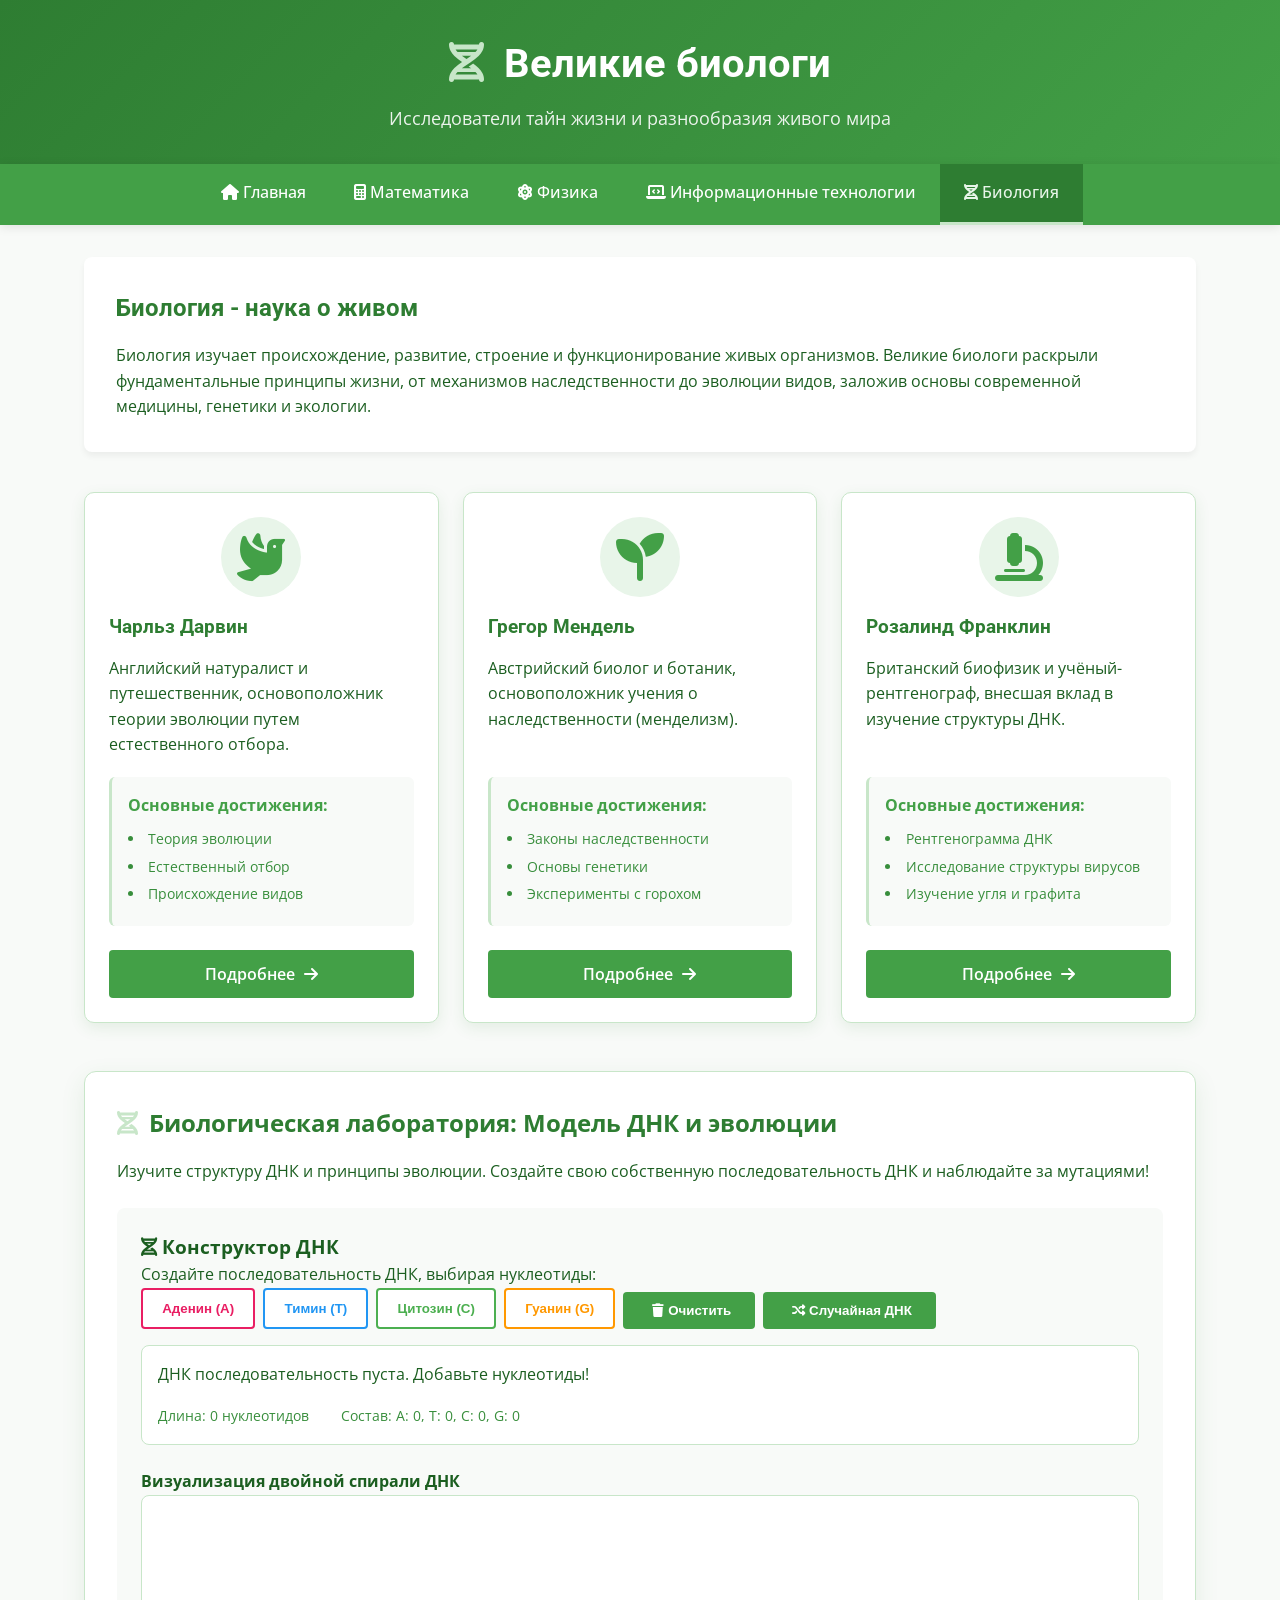
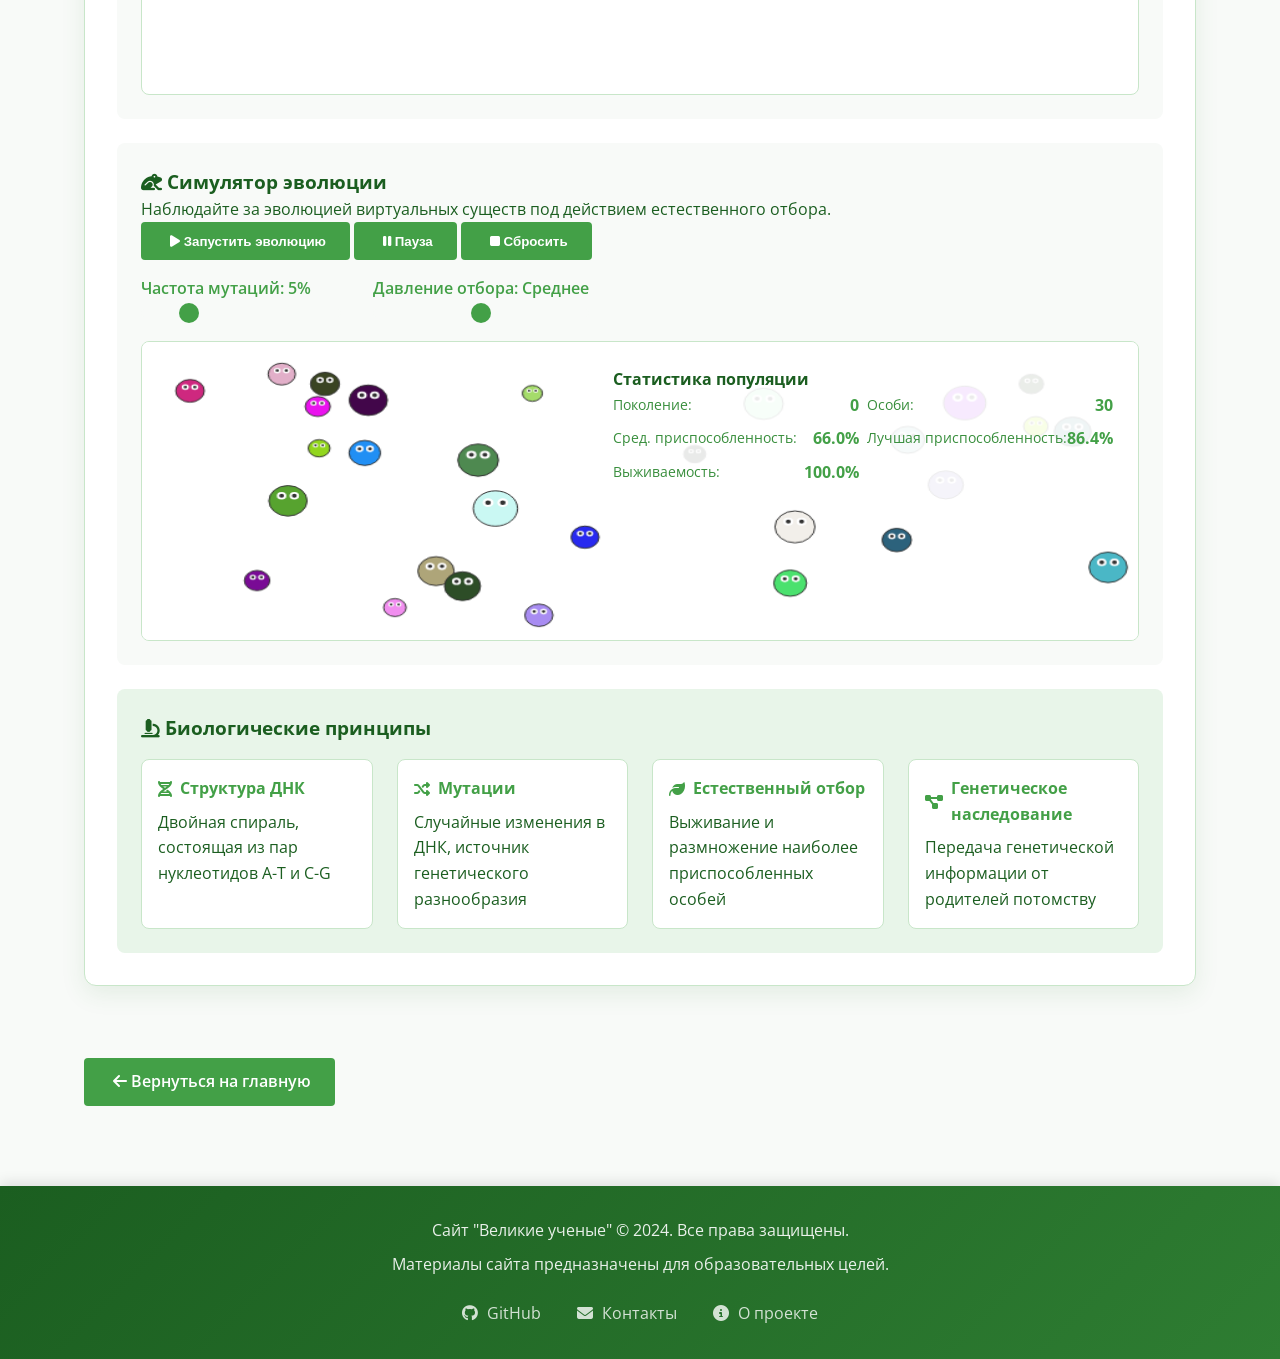
==== commit c756e48e: "Update biology.html" ====
--- a/biology.html
+++ b/biology.html
@@ -223,7 +223,7 @@
             <p>Сайт "Великие ученые" &copy; 2024. Все права защищены.</p>
             <p>Материалы сайта предназначены для образовательных целей.</p>
             <div class="footer-links">
-                <a href="#"><i class="fab fa-github"></i> GitHub</a>
+                <a href="https://github.com/TricolorGB/velikie_ucenye_PiRSChIR"><i class="fab fa-github"></i> GitHub</a>
                 <a href="#"><i class="fas fa-envelope"></i> Контакты</a>
                 <a href="#"><i class="fas fa-info-circle"></i> О проекте</a>
             </div>
@@ -363,4 +363,4 @@
     <script src="script.js"></script>
     <script src="interactive.js"></script>
 </body>
-</html>+</html>
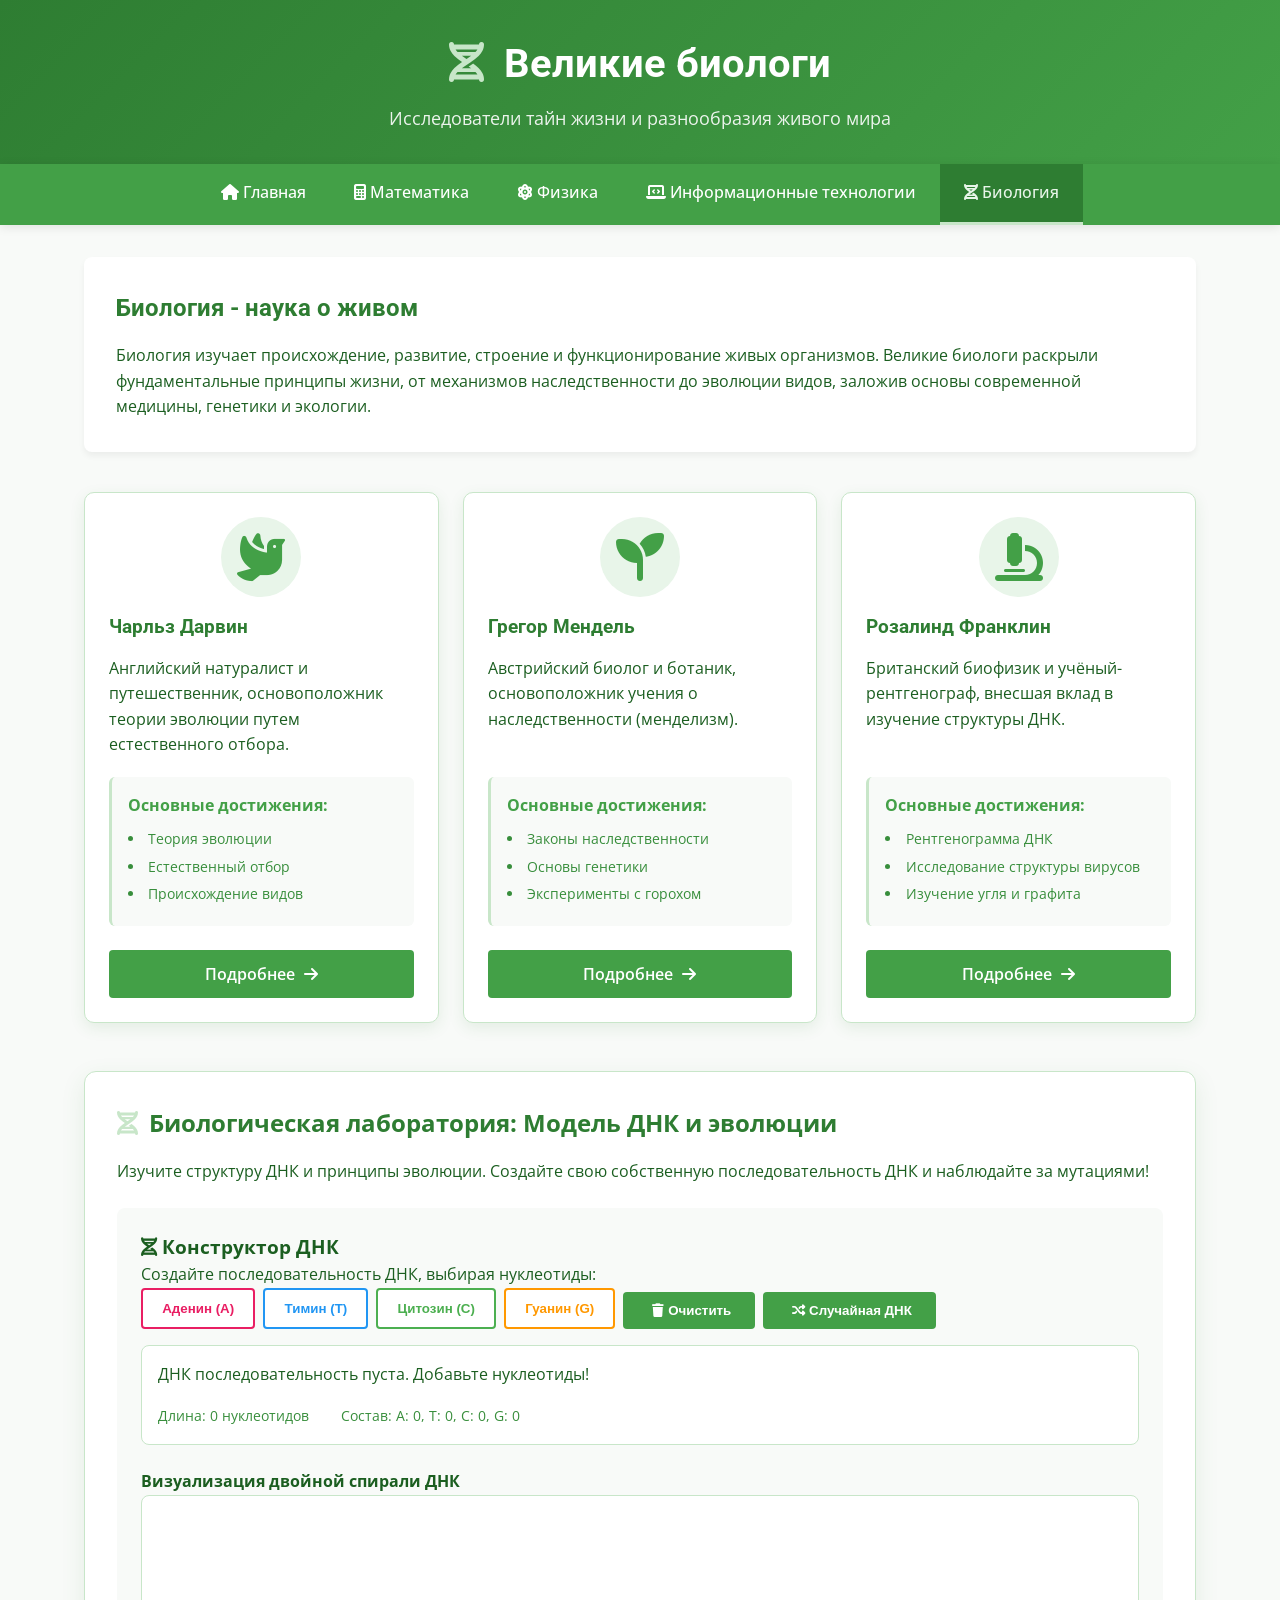
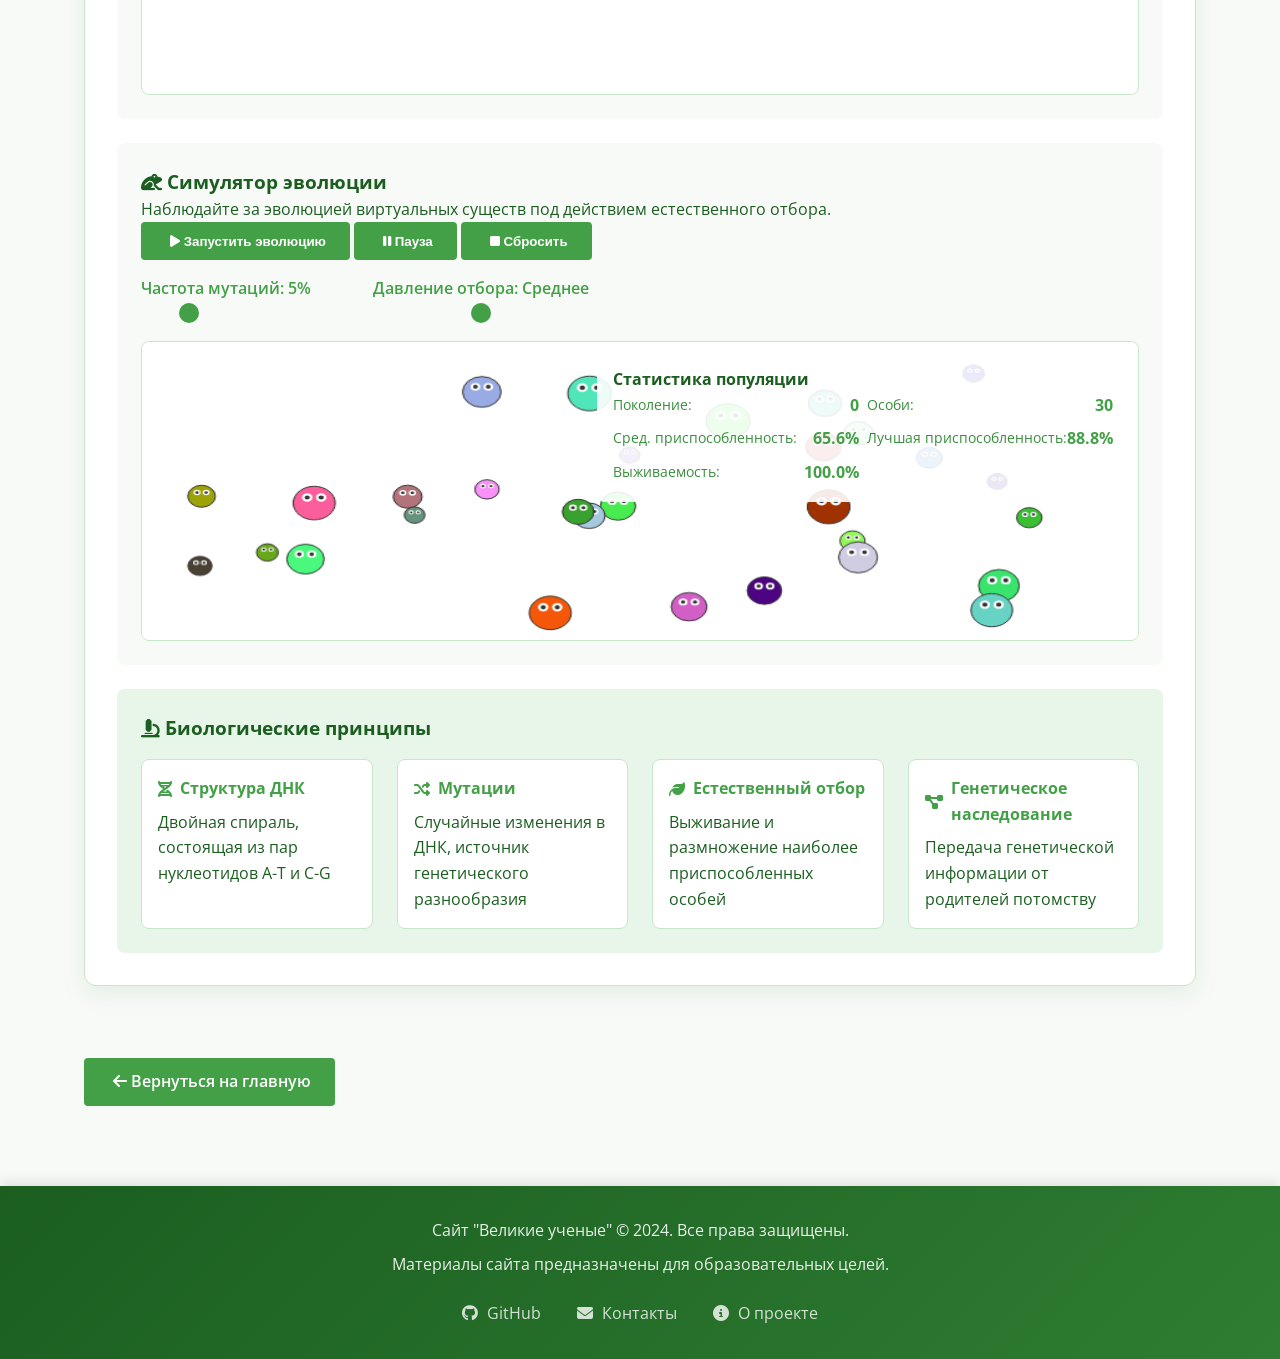
==== commit 2e81a38e: "Update2 biology.html" ====
--- a/biology.html
+++ b/biology.html
@@ -230,136 +230,6 @@
         </div>
     </footer>
 
-    <script>
-        // Информация об ученом
-        function showScientist(scientistId) {
-            const scientists = {
-                darwin: {
-                    name: "Чарльз Дарвин",
-                    years: "1809-1882",
-                    country: "Великобритания",
-                    achievements: [
-                        "Создание теории эволюции путем естественного отбора",
-                        "Формулировка принципа 'выживания наиболее приспособленных'",
-                        "Исследование происхождения человека",
-                        "Фундаментальный труд 'Происхождение видов' (1859)"
-                    ],
-                    facts: [
-                        "Путешествовал на корабле 'Бигль' 5 лет (1831-1836)",
-                        "Изучал геологию, зоологию и ботанику во время путешествия",
-                        "Был женат на своей кузине Эмме Веджвуд",
-                        "Похоронен в Вестминстерском аббатстве рядом с Исааком Ньютоном",
-                        "Изначально готовился стать врачом, но не выносил вида крови"
-                    ],
-                    quote: "Чем больше мы познаем неизменные законы природы, тем все более невероятными становятся для нас чудеса."
-                },
-                mendel: {
-                    name: "Грегор Мендель",
-                    years: "1822-1884",
-                    country: "Австрийская империя",
-                    achievements: [
-                        "Открытие законов наследственности (законы Менделя)",
-                        "Заложение основ генетики как науки",
-                        "Эксперименты по гибридизации растений",
-                        "Введение понятий доминантных и рецессивных признаков"
-                    ],
-                    facts: [
-                        "Был августинским монахом и аббатом монастыря",
-                        "Проводил эксперименты с более чем 28,000 растений гороха",
-                        "Его работы не были признаны при жизни",
-                        "Законы Менделя переоткрыты в 1900 году тремя учеными независимо",
-                        "Имел также работы по метеорологии и пчеловодству"
-                    ],
-                    quote: "Мои научные работы принесли мне много удовлетворения, и я уверен, что не пройдет много времени, пока весь мир признает их значение."
-                },
-                franklin: {
-                    name: "Розалинд Франклин",
-                    years: "1920-1958",
-                    country: "Великобритания",
-                    achievements: [
-                        "Получение рентгенограммы ДНК (Фотография 51)",
-                        "Определение того, что ДНК имеет форму двойной спирали",
-                        "Исследование структуры вирусов, в том числе вируса табачной мозаики",
-                        "Изучение микроструктуры угля и графита"
-                    ],
-                    facts: [
-                        "Её данные использовались Уотсоном и Криком без её ведома",
-                        "Не получила Нобелевскую премию, так как умерла до её присуждения",
-                        "Была экспертом в рентгеноструктурном анализе",
-                        "Получила докторскую степень в Кембридже в 1945 году",
-                        "Работала в King's College London, где произошел конфликт с Уилкинсом"
-                    ],
-                    quote: "Наука и повседневная жизнь не могут и не должны быть разделены. Наука — для меня частичное объяснение жизни."
-                }
-            };
-
-            const scientist = scientists[scientistId];
-            if (!scientist) return;
-
-            // Создаем модальное окно с информацией об ученом
-            const modalHTML = `
-                <div class="modal" id="scientist-modal" style="position:fixed; top:0; left:0; width:100%; height:100%; background:rgba(0,0,0,0.7); display:flex; justify-content:center; align-items:center; z-index:2000;">
-                    <div style="background:white; border-radius:10px; padding:2rem; max-width:800px; width:90%; max-height:90vh; overflow-y:auto;">
-                        <div style="display:flex; justify-content:space-between; align-items:center; margin-bottom:1.5rem;">
-                            <h2 style="color:#2e7d32; margin:0;">${scientist.name}</h2>
-                            <button onclick="closeModal()" style="background:none; border:none; font-size:1.5rem; cursor:pointer; color:#666;">&times;</button>
-                        </div>
-                        
-                        <div style="display:grid; grid-template-columns:1fr 2fr; gap:2rem; margin-bottom:1.5rem;">
-                            <div>
-                                <div style="background:#e8f5e9; border-radius:8px; padding:1.5rem; text-align:center; height:100%; display:flex; flex-direction:column; justify-content:center;">
-                                    <i class="fas fa-user" style="font-size:4rem; color:#43a047; margin-bottom:1rem;"></i>
-                                    <h3 style="color:#2e7d32; margin-bottom:0.5rem;">${scientist.name}</h3>
-                                    <p><strong>Годы жизни:</strong> ${scientist.years}</p>
-                                    <p><strong>Страна:</strong> ${scientist.country}</p>
-                                </div>
-                            </div>
-                            <div>
-                                <h3 style="color:#43a047; margin-bottom:0.8rem;">Основные достижения:</h3>
-                                <ul style="list-style-position:inside; margin-bottom:1.5rem;">
-                                    ${scientist.achievements.map(ach => `<li>${ach}</li>`).join('')}
-                                </ul>
-                                
-                                <h3 style="color:#43a047; margin-bottom:0.8rem;">Интересные факты:</h3>
-                                <ul style="list-style-position:inside; margin-bottom:1.5rem;">
-                                    ${scientist.facts.map(fact => `<li>${fact}</li>`).join('')}
-                                </ul>
-                            </div>
-                        </div>
-                        
-                        <div style="background:#e8f5e9; padding:1.5rem; border-radius:8px; margin-top:1rem;">
-                            <i class="fas fa-quote-left" style="color:#43a047; margin-right:0.5rem;"></i>
-                            <em>${scientist.quote}</em>
-                        </div>
-                        
-                        <div style="text-align:center; margin-top:1.5rem;">
-                            <button onclick="closeModal()" class="btn" style="background-color:#43a047;">Закрыть</button>
-                        </div>
-                    </div>
-                </div>
-            `;
-
-            // Добавляем модальное окно в документ
-            const modalContainer = document.createElement('div');
-            modalContainer.innerHTML = modalHTML;
-            document.body.appendChild(modalContainer.firstChild);
-
-            // Добавляем функцию закрытия в глобальную область видимости
-            window.closeModal = function() {
-                const modal = document.getElementById('scientist-modal');
-                if (modal) {
-                    modal.remove();
-                }
-            };
-
-            // Закрытие по клику вне модального окна
-            document.getElementById('scientist-modal').addEventListener('click', function(e) {
-                if (e.target === this) {
-                    closeModal();
-                }
-            });
-        }
-    </script>
     <script src="script.js"></script>
     <script src="interactive.js"></script>
 </body>
--- a/style.css
+++ b/style.css
@@ -26,14 +26,13 @@
    ============================================ */
 
 :root {
-    /* ОСНОВНАЯ ТЕМА (Математика) - СИНЯЯ */
     --primary-color: #1a237e;
     --secondary-color: #3949ab;
     --accent-color: #4fc3f7;
     --text-color: #333333;
     --text-light: #666666;
     --text-on-dark: #ffffff;
-    --text-on-dark-hover: #ffffff;  /* Цвет текста при наведении в навигации */
+    --text-on-dark-hover: #ffffff;
     --bg-color: #f8f9fa;
     --card-bg: #ffffff;
     --quote-bg: #e3f2fd;
@@ -43,7 +42,6 @@
     --footer-gradient: linear-gradient(135deg, #0d47a1 0%, #1a237e 100%);
 }
 
-/* ГЛАВНАЯ СТРАНИЦА - ЗОЛОТАЯ ТЕМА */
 .home-theme {
     --primary-color: #83785e;
     --secondary-color: #a19679;
@@ -61,7 +59,6 @@
     --footer-gradient: linear-gradient(135deg, #5c523a 0%, #4b4128 100%);
 }
 
-/* МАТЕМАТИКА (без класса) */
 body:not(.physics-theme):not(.it-theme):not(.biology-theme):not(.home-theme) {
     --primary-color: #1a237e;
     --secondary-color: #3949ab;
@@ -78,7 +75,6 @@
     --footer-gradient: linear-gradient(135deg, #0d47a1 0%, #1a237e 100%);
 }
 
-/* ФИЗИКА - ФИОЛЕТОВАЯ ТЕМА */
 .physics-theme {
     --primary-color: #6a1b9a;
     --secondary-color: #8e24aa;
@@ -96,7 +92,6 @@
     --footer-gradient: linear-gradient(135deg, #4a148c 0%, #6a1b9a 100%);
 }
 
-/* IT - БИРЮЗОВАЯ ТЕМА */
 .it-theme {
     --primary-color: #00695c;
     --secondary-color: #00897b;
@@ -114,7 +109,6 @@
     --footer-gradient: linear-gradient(135deg, #004d40 0%, #00695c 100%);
 }
 
-/* БИОЛОГИЯ - ЗЕЛЕНАЯ ТЕМА */
 .biology-theme {
     --primary-color: #2e7d32;
     --secondary-color: #43a047;
@@ -141,7 +135,6 @@
     background-color: var(--bg-color);
 }
 
-/* Шапка */
 header {
     background: var(--header-gradient);
     color: var(--text-on-dark);
@@ -167,7 +160,6 @@
     color: var(--accent-color);
 }
 
-/* Навигация */
 nav {
     background-color: var(--secondary-color);
     position: sticky;
@@ -200,7 +192,6 @@
     color: var(--text-on-dark-hover);
 }
 
-/* Основной контент */
 main {
     padding: 2rem 0;
 }
@@ -214,9 +205,7 @@
 }
 
 .intro h2,
-.disciplines h2,
-.scientist-header h1,
-.scientist-info h2 {
+.disciplines h2 {
     color: var(--primary-color);
     margin-bottom: 1rem;
     font-family: 'Roboto', sans-serif;
@@ -231,7 +220,6 @@
     color: var(--text-color);
 }
 
-/* Карточки дисциплин */
 .disciplines-grid {
     display: grid;
     grid-template-columns: repeat(auto-fill, minmax(280px, 1fr));
@@ -307,7 +295,6 @@
     font-size: 0.9rem;
 }
 
-/* Кнопки */
 .btn {
     display: inline-block;
     background-color: var(--secondary-color);
@@ -337,7 +324,6 @@
     margin-top: 1.5rem;
 }
 
-/* Цитата */
 .quote-section {
     background-color: var(--quote-bg);
     padding: 2.5rem;
@@ -371,7 +357,6 @@
     color: var(--secondary-color);
 }
 
-/* Футер */
 footer {
     background: var(--footer-gradient);
     color: var(--text-on-dark);
@@ -405,85 +390,7 @@
     margin-right: 5px;
 }
 
-/* Стили для страниц ученых */
-.scientist-header {
-    background: var(--header-gradient);
-    color: var(--text-on-dark);
-    padding: 2rem 0;
-    margin-bottom: 2rem;
-    border-radius: 0 0 10px 10px;
-}
-
-.scientist-header h1 {
-    font-size: 2.2rem;
-    margin-bottom: 0.5rem;
-}
-
-.scientist-header p {
-    font-size: 1.1rem;
-    opacity: 0.9;
-}
-
-.scientist-content {
-    display: grid;
-    grid-template-columns: 1fr 2fr;
-    gap: 2rem;
-    margin-bottom: 2rem;
-}
-
-.scientist-info {
-    background-color: var(--card-bg);
-    border: 1px solid var(--border-color);
-    padding: 2rem;
-    border-radius: 10px;
-    box-shadow: 0 5px 15px var(--shadow-color);
-}
-
-.scientist-info h2 {
-    border-bottom: 2px solid var(--quote-bg);
-    padding-bottom: 0.5rem;
-}
-
-.scientist-info h3 {
-    color: var(--secondary-color);
-    margin: 1.5rem 0 0.8rem;
-}
-
-.scientist-facts ul {
-    list-style-position: inside;
-    margin-left: 1rem;
-}
-
-.scientist-facts li {
-    margin-bottom: 0.5rem;
-}
-
-/* Дополнительные стили для главной страницы */
-.home-theme .discipline-card {
-    position: relative;
-    overflow: hidden;
-    /*border-top: 4px solid var(--accent-color);*/
-}
-
-.home-theme .discipline-card::before {
-    content: '';
-    position: absolute;
-    top: 0;
-    left: 0;
-    right: 0;
-    height: 4px;
-    background: linear-gradient(90deg, 
-        var(--primary-color) 0%, 
-        var(--accent-color) 50%, 
-        var(--primary-color) 100%);
-    opacity: 0;
-    transition: opacity 0.3s ease;
-}
-
-.home-theme .discipline-card:hover::before {
-    opacity: 1;
-}
-
+/* Стили для главной страницы */
 .home-theme .card-icon i {
     background: linear-gradient(135deg, var(--accent-color), var(--secondary-color));
     color: white;
@@ -501,60 +408,13 @@
     border-left: 4px solid var(--accent-color);
 }
 
-.home-theme .quote-section {
-    background: linear-gradient(135deg, var(--quote-bg) 0%, #fff9e6 100%);
-    border: 2px solid transparent;
-    border-image: linear-gradient(135deg, var(--primary-color), var(--accent-color)) 1;
-    position: relative;
-}
-
-.home-theme .btn {
-    background: linear-gradient(135deg, var(--secondary-color), var(--primary-color));
-    position: relative;
-    overflow: hidden;
-    z-index: 1;
-}
-
-.home-theme .btn::before {
-    content: '';
-    position: absolute;
-    top: 0;
-    left: -100%;
-    width: 100%;
-    height: 100%;
-    background: linear-gradient(90deg, transparent, rgba(255, 255, 255, 0.3), transparent);
-    transition: left 0.5s ease;
-    z-index: -1;
-}
-
-.home-theme .btn:hover::before {
-    left: 100%;
-}
-
-/*.home-theme .footer-links a {
-    background: rgba(255, 255, 255, 0.15);
-    border: 1px solid rgba(255, 215, 0, 0.3);
-}
-
-.home-theme .footer-links a:hover {
-    background: rgba(255, 255, 255, 0.25);
-    border-color: var(--accent-color);
-} */
-
-@keyframes sparkle {
-    0%, 100% { opacity: 0.5; transform: scale(1); }
-    50% { opacity: 1; transform: scale(1.2); }
-}
-
-/* Общие анимации и переходы */
+/* Общие анимации */
 body,
 header,
 nav,
 footer,
 .btn,
 .discipline-card,
-.scientist-info,
-.quote-section,
 .card-icon i {
     transition: background-color 0.5s ease, 
                 background 0.5s ease, 
@@ -563,13 +423,560 @@
                 box-shadow 0.5s ease;
 }
 
-/* Ссылки */
 a {
     color: var(--secondary-color);
 }
 
 a:hover {
     color: var(--primary-color);
+}
+
+/* ============================================
+   СТИЛИ ДЛЯ ИНТЕРАКТИВНЫХ ЭЛЕМЕНТОВ
+   ============================================ */
+
+.interactive-section {
+    background-color: var(--card-bg);
+    border-radius: 12px;
+    padding: 2rem;
+    margin: 3rem 0;
+    box-shadow: 0 8px 25px var(--shadow-color);
+    border: 1px solid var(--border-color);
+}
+
+.interactive-section h2 {
+    color: var(--primary-color);
+    margin-bottom: 1rem;
+    display: flex;
+    align-items: center;
+    gap: 0.7rem;
+}
+
+.interactive-section h2 i {
+    color: var(--accent-color);
+}
+
+/* Физика - симулятор гравитации */
+.simulator-container {
+    margin-top: 1.5rem;
+}
+
+.simulator-controls {
+    display: flex;
+    flex-wrap: wrap;
+    gap: 1rem;
+    margin-bottom: 1.5rem;
+    padding-bottom: 1.5rem;
+    border-bottom: 2px solid var(--border-color);
+}
+
+.slider-container {
+    display: flex;
+    flex-direction: column;
+    gap: 0.5rem;
+    min-width: 200px;
+}
+
+.slider-container label {
+    color: var(--secondary-color);
+    font-weight: 600;
+}
+
+.slider-container input[type="range"] {
+    width: 100%;
+    height: 8px;
+    border-radius: 4px;
+    background: var(--bg-color);
+    outline: none;
+    -webkit-appearance: none;
+}
+
+.slider-container input[type="range"]::-webkit-slider-thumb {
+    -webkit-appearance: none;
+    width: 20px;
+    height: 20px;
+    border-radius: 50%;
+    background: var(--secondary-color);
+    cursor: pointer;
+}
+
+.particle-field {
+    position: relative;
+    width: 100%;
+    height: 400px;
+    background: linear-gradient(135deg, var(--bg-color) 0%, var(--card-bg) 100%);
+    border-radius: 8px;
+    border: 2px dashed var(--border-color);
+    margin-bottom: 1.5rem;
+    overflow: hidden;
+}
+
+.gravity-center {
+    position: absolute;
+    top: 50%;
+    left: 50%;
+    transform: translate(-50%, -50%);
+    width: 60px;
+    height: 60px;
+    background: radial-gradient(circle, #ff9800, #ff5722);
+    border-radius: 50%;
+    display: flex;
+    align-items: center;
+    justify-content: center;
+    box-shadow: 0 0 30px rgba(255, 87, 34, 0.5);
+    z-index: 1;
+}
+
+.gravity-center i {
+    color: white;
+    font-size: 1.5rem;
+}
+
+.instructions {
+    position: absolute;
+    bottom: 10px;
+    left: 0;
+    right: 0;
+    text-align: center;
+    color: var(--text-light);
+    font-size: 0.9rem;
+}
+
+.particle {
+    position: absolute;
+    width: 20px;
+    height: 20px;
+    border-radius: 50%;
+    background: radial-gradient(circle, var(--accent-color), var(--secondary-color));
+    cursor: pointer;
+    transition: transform 0.2s;
+    z-index: 2;
+}
+
+.particle:hover {
+    transform: scale(1.2);
+}
+
+.physics-info {
+    background-color: var(--quote-bg);
+    padding: 1.5rem;
+    border-radius: 8px;
+    margin-top: 1.5rem;
+}
+
+.physics-info h3 {
+    color: var(--secondary-color);
+    margin-bottom: 1rem;
+    display: flex;
+    align-items: center;
+    gap: 0.5rem;
+}
+
+/* Математика - графический калькулятор */
+.calculator-container {
+    margin-top: 1.5rem;
+}
+
+.calculator-controls {
+    background-color: var(--bg-color);
+    padding: 1.5rem;
+    border-radius: 8px;
+    margin-bottom: 1.5rem;
+}
+
+.input-group {
+    display: flex;
+    align-items: center;
+    gap: 1rem;
+    margin-bottom: 1.5rem;
+    flex-wrap: wrap;
+}
+
+.input-group label {
+    color: var(--secondary-color);
+    font-weight: 600;
+    min-width: 120px;
+}
+
+.input-group input {
+    flex: 1;
+    min-width: 200px;
+    padding: 0.7rem 1rem;
+    border: 2px solid var(--border-color);
+    border-radius: 4px;
+    background-color: var(--card-bg);
+    color: var(--text-color);
+    font-family: 'Courier New', monospace;
+}
+
+.function-presets {
+    margin-bottom: 1.5rem;
+}
+
+.function-presets p {
+    color: var(--text-light);
+    margin-bottom: 0.5rem;
+}
+
+.preset-btn {
+    background-color: var(--bg-color);
+    color: var(--secondary-color);
+    border: 1px solid var(--border-color);
+    padding: 0.5rem 1rem;
+    border-radius: 4px;
+    cursor: pointer;
+    margin-right: 0.5rem;
+    margin-bottom: 0.5rem;
+    transition: all 0.3s;
+}
+
+.preset-btn:hover {
+    background-color: var(--secondary-color);
+    color: white;
+}
+
+.graph-controls {
+    display: flex;
+    gap: 2rem;
+    flex-wrap: wrap;
+}
+
+.graph-container {
+    position: relative;
+    margin-bottom: 1.5rem;
+}
+
+#math-graph {
+    width: 100%;
+    height: 400px;
+    background-color: var(--card-bg);
+    border: 1px solid var(--border-color);
+    border-radius: 8px;
+    display: block;
+}
+
+.graph-info {
+    position: absolute;
+    top: 10px;
+    right: 10px;
+    background-color: rgba(255, 255, 255, 0.9);
+    padding: 0.5rem 1rem;
+    border-radius: 4px;
+    border-left: 4px solid var(--secondary-color);
+    max-width: 300px;
+}
+
+.math-info {
+    background-color: var(--quote-bg);
+    padding: 1.5rem;
+    border-radius: 8px;
+}
+
+/* IT - редактор кода */
+.code-editor-container {
+    margin-top: 1.5rem;
+}
+
+.editor-header {
+    display: flex;
+    justify-content: space-between;
+    align-items: center;
+    margin-bottom: 1rem;
+    padding-bottom: 1rem;
+    border-bottom: 2px solid var(--border-color);
+}
+
+.editor-actions {
+    display: flex;
+    gap: 0.5rem;
+    flex-wrap: wrap;
+}
+
+.editor-wrapper {
+    position: relative;
+    margin-bottom: 1.5rem;
+    border: 1px solid var(--border-color);
+    border-radius: 8px;
+    overflow: hidden;
+}
+
+.line-numbers {
+    position: absolute;
+    left: 0;
+    top: 0;
+    bottom: 0;
+    width: 40px;
+    background-color: var(--bg-color);
+    color: var(--text-light);
+    font-family: 'Courier New', monospace;
+    padding: 10px 5px;
+    text-align: right;
+    border-right: 1px solid var(--border-color);
+    line-height: 1.5;
+    overflow: hidden;
+}
+
+#code-editor {
+    width: 100%;
+    min-height: 300px;
+    padding: 10px 10px 10px 55px;
+    border: none;
+    background-color: var(--card-bg);
+    color: var(--text-color);
+    font-family: 'Courier New', monospace;
+    font-size: 14px;
+    line-height: 1.5;
+    resize: vertical;
+    outline: none;
+    white-space: pre;
+}
+
+.output-container {
+    border: 1px solid var(--border-color);
+    border-radius: 8px;
+    overflow: hidden;
+    margin-bottom: 1.5rem;
+}
+
+.output-header {
+    display: flex;
+    justify-content: space-between;
+    align-items: center;
+    padding: 0.8rem 1rem;
+    background-color: var(--bg-color);
+    border-bottom: 1px solid var(--border-color);
+}
+
+.code-output {
+    min-height: 150px;
+    max-height: 300px;
+    overflow-y: auto;
+    padding: 1rem;
+    background-color: var(--card-bg);
+    font-family: 'Courier New', monospace;
+    line-height: 1.5;
+}
+
+.code-examples {
+    margin-bottom: 1.5rem;
+}
+
+.example-buttons {
+    display: flex;
+    gap: 0.5rem;
+    flex-wrap: wrap;
+    margin-top: 0.5rem;
+}
+
+.example-btn {
+    background-color: var(--bg-color);
+    color: var(--secondary-color);
+    border: 1px solid var(--border-color);
+    padding: 0.5rem 1rem;
+    border-radius: 4px;
+    cursor: pointer;
+    transition: all 0.3s;
+}
+
+.example-btn:hover {
+    background-color: var(--secondary-color);
+    color: white;
+}
+
+.programming-concepts {
+    background-color: var(--quote-bg);
+    padding: 1.5rem;
+    border-radius: 8px;
+}
+
+.concepts-grid {
+    display: grid;
+    grid-template-columns: repeat(auto-fit, minmax(200px, 1fr));
+    gap: 1.5rem;
+    margin-top: 1rem;
+}
+
+.concept {
+    background-color: var(--card-bg);
+    padding: 1rem;
+    border-radius: 8px;
+    border: 1px solid var(--border-color);
+}
+
+.concept h4 {
+    color: var(--secondary-color);
+    margin-bottom: 0.5rem;
+    display: flex;
+    align-items: center;
+    gap: 0.5rem;
+}
+
+/* Биология - ДНК и эволюция */
+.biology-lab-container {
+    margin-top: 1.5rem;
+}
+
+.dna-section, .evolution-section {
+    background-color: var(--bg-color);
+    padding: 1.5rem;
+    border-radius: 8px;
+    margin-bottom: 1.5rem;
+}
+
+.nucleotide-buttons {
+    display: flex;
+    gap: 0.5rem;
+    flex-wrap: wrap;
+    margin-bottom: 1rem;
+}
+
+.nuc-btn {
+    background-color: var(--card-bg);
+    color: var(--secondary-color);
+    border: 2px solid var(--border-color);
+    padding: 0.7rem 1.2rem;
+    border-radius: 4px;
+    cursor: pointer;
+    font-weight: bold;
+    transition: all 0.3s;
+}
+
+.nuc-btn:hover {
+    transform: translateY(-2px);
+    box-shadow: 0 4px 8px var(--shadow-color);
+}
+
+.nuc-btn[data-nucleotide="A"] {
+    color: #e91e63;
+    border-color: #e91e63;
+}
+
+.nuc-btn[data-nucleotide="T"] {
+    color: #2196f3;
+    border-color: #2196f3;
+}
+
+.nuc-btn[data-nucleotide="C"] {
+    color: #4caf50;
+    border-color: #4caf50;
+}
+
+.nuc-btn[data-nucleotide="G"] {
+    color: #ff9800;
+    border-color: #ff9800;
+}
+
+.dna-sequence-display {
+    background-color: var(--card-bg);
+    border: 1px solid var(--border-color);
+    border-radius: 8px;
+    padding: 1rem;
+    margin-bottom: 1.5rem;
+    min-height: 100px;
+}
+
+.dna-strand {
+    display: flex;
+    flex-wrap: wrap;
+    gap: 5px;
+    margin-bottom: 1rem;
+}
+
+.nucleotide {
+    width: 40px;
+    height: 40px;
+    display: flex;
+    align-items: center;
+    justify-content: center;
+    border-radius: 4px;
+    font-weight: bold;
+    font-size: 1.2rem;
+}
+
+.nucleotide.A { background-color: rgba(233, 30, 99, 0.2); color: #e91e63; }
+.nucleotide.T { background-color: rgba(33, 150, 243, 0.2); color: #2196f3; }
+.nucleotide.C { background-color: rgba(76, 175, 80, 0.2); color: #4caf50; }
+.nucleotide.G { background-color: rgba(255, 152, 0, 0.2); color: #ff9800; }
+
+.dna-info {
+    display: flex;
+    gap: 2rem;
+    color: var(--text-light);
+    font-size: 0.9rem;
+}
+
+.dna-visualization {
+    margin-top: 1.5rem;
+}
+
+#dna-canvas {
+    width: 100%;
+    height: 200px;
+    background-color: var(--card-bg);
+    border: 1px solid var(--border-color);
+    border-radius: 8px;
+    display: block;
+}
+
+.evolution-controls {
+    margin-bottom: 1.5rem;
+}
+
+.evolution-params {
+    display: flex;
+    gap: 2rem;
+    margin-top: 1rem;
+    flex-wrap: wrap;
+}
+
+.evolution-canvas-container {
+    position: relative;
+}
+
+#evolution-canvas {
+    width: 100%;
+    height: 300px;
+    background-color: var(--card-bg);
+    border: 1px solid var(--border-color);
+    border-radius: 8px;
+    display: block;
+}
+
+.evolution-stats {
+    position: absolute;
+    top: 10px;
+    right: 10px;
+    background-color: rgba(255, 255, 255, 0.9);
+    padding: 1rem;
+    border-radius: 8px;
+    min-width: 200px;
+}
+
+.stats-grid {
+    display: grid;
+    grid-template-columns: 1fr 1fr;
+    gap: 0.5rem;
+}
+
+.stat {
+    display: flex;
+    justify-content: space-between;
+}
+
+.stat-label {
+    color: var(--text-light);
+    font-size: 0.9rem;
+}
+
+.stat-value {
+    color: var(--secondary-color);
+    font-weight: bold;
+}
+
+.biology-concepts {
+    background-color: var(--quote-bg);
+    padding: 1.5rem;
+    border-radius: 8px;
 }
 
 /* Адаптивность */
@@ -596,561 +1003,6 @@
         font-size: 1.1rem;
     }
     
-    .scientist-content {
-        grid-template-columns: 1fr;
-    }
-}
-
-/* ============================================
-   СТИЛИ ДЛЯ ИНТЕРАКТИВНЫХ ЭЛЕМЕНТОВ
-   ============================================ */
-
-.interactive-section {
-    background-color: var(--card-bg);
-    border-radius: 12px;
-    padding: 2rem;
-    margin: 3rem 0;
-    box-shadow: 0 8px 25px var(--shadow-color);
-    border: 1px solid var(--border-color);
-}
-
-.interactive-section h2 {
-    color: var(--primary-color);
-    margin-bottom: 1rem;
-    display: flex;
-    align-items: center;
-    gap: 0.7rem;
-}
-
-.interactive-section h2 i {
-    color: var(--accent-color);
-}
-
-/* Стили для физики - симулятор гравитации */
-.simulator-container {
-    margin-top: 1.5rem;
-}
-
-.simulator-controls {
-    display: flex;
-    flex-wrap: wrap;
-    gap: 1rem;
-    margin-bottom: 1.5rem;
-    padding-bottom: 1.5rem;
-    border-bottom: 2px solid var(--border-color);
-}
-
-.slider-container {
-    display: flex;
-    flex-direction: column;
-    gap: 0.5rem;
-    min-width: 200px;
-}
-
-.slider-container label {
-    color: var(--secondary-color);
-    font-weight: 600;
-}
-
-.slider-container input[type="range"] {
-    width: 100%;
-    height: 8px;
-    border-radius: 4px;
-    background: var(--bg-color);
-    outline: none;
-    -webkit-appearance: none;
-}
-
-.slider-container input[type="range"]::-webkit-slider-thumb {
-    -webkit-appearance: none;
-    width: 20px;
-    height: 20px;
-    border-radius: 50%;
-    background: var(--secondary-color);
-    cursor: pointer;
-}
-
-.particle-field {
-    position: relative;
-    width: 100%;
-    height: 400px;
-    background: linear-gradient(135deg, var(--bg-color) 0%, var(--card-bg) 100%);
-    border-radius: 8px;
-    border: 2px dashed var(--border-color);
-    margin-bottom: 1.5rem;
-    overflow: hidden;
-}
-
-.gravity-center {
-    position: absolute;
-    top: 50%;
-    left: 50%;
-    transform: translate(-50%, -50%);
-    width: 60px;
-    height: 60px;
-    background: radial-gradient(circle, #ff9800, #ff5722);
-    border-radius: 50%;
-    display: flex;
-    align-items: center;
-    justify-content: center;
-    box-shadow: 0 0 30px rgba(255, 87, 34, 0.5);
-    z-index: 1;
-}
-
-.gravity-center i {
-    color: white;
-    font-size: 1.5rem;
-}
-
-.instructions {
-    position: absolute;
-    bottom: 10px;
-    left: 0;
-    right: 0;
-    text-align: center;
-    color: var(--text-light);
-    font-size: 0.9rem;
-}
-
-.particle {
-    position: absolute;
-    width: 20px;
-    height: 20px;
-    border-radius: 50%;
-    background: radial-gradient(circle, var(--accent-color), var(--secondary-color));
-    cursor: pointer;
-    transition: transform 0.2s;
-    z-index: 2;
-}
-
-.particle:hover {
-    transform: scale(1.2);
-}
-
-.physics-info {
-    background-color: var(--quote-bg);
-    padding: 1.5rem;
-    border-radius: 8px;
-    margin-top: 1.5rem;
-}
-
-.physics-info h3 {
-    color: var(--secondary-color);
-    margin-bottom: 1rem;
-    display: flex;
-    align-items: center;
-    gap: 0.5rem;
-}
-
-/* Стили для математики - графический калькулятор */
-.calculator-container {
-    margin-top: 1.5rem;
-}
-
-.calculator-controls {
-    background-color: var(--bg-color);
-    padding: 1.5rem;
-    border-radius: 8px;
-    margin-bottom: 1.5rem;
-}
-
-.input-group {
-    display: flex;
-    align-items: center;
-    gap: 1rem;
-    margin-bottom: 1.5rem;
-    flex-wrap: wrap;
-}
-
-.input-group label {
-    color: var(--secondary-color);
-    font-weight: 600;
-    min-width: 120px;
-}
-
-.input-group input {
-    flex: 1;
-    min-width: 200px;
-    padding: 0.7rem 1rem;
-    border: 2px solid var(--border-color);
-    border-radius: 4px;
-    background-color: var(--card-bg);
-    color: var(--text-color);
-    font-family: 'Courier New', monospace;
-}
-
-.function-presets {
-    margin-bottom: 1.5rem;
-}
-
-.function-presets p {
-    color: var(--text-light);
-    margin-bottom: 0.5rem;
-}
-
-.preset-btn {
-    background-color: var(--bg-color);
-    color: var(--secondary-color);
-    border: 1px solid var(--border-color);
-    padding: 0.5rem 1rem;
-    border-radius: 4px;
-    cursor: pointer;
-    margin-right: 0.5rem;
-    margin-bottom: 0.5rem;
-    transition: all 0.3s;
-}
-
-.preset-btn:hover {
-    background-color: var(--secondary-color);
-    color: white;
-}
-
-.graph-controls {
-    display: flex;
-    gap: 2rem;
-    flex-wrap: wrap;
-}
-
-.graph-container {
-    position: relative;
-    margin-bottom: 1.5rem;
-}
-
-#math-graph {
-    width: 100%;
-    height: 400px;
-    background-color: var(--card-bg);
-    border: 1px solid var(--border-color);
-    border-radius: 8px;
-    display: block;
-}
-
-.graph-info {
-    position: absolute;
-    top: 10px;
-    right: 10px;
-    background-color: rgba(255, 255, 255, 0.9);
-    padding: 0.5rem 1rem;
-    border-radius: 4px;
-    border-left: 4px solid var(--secondary-color);
-    max-width: 300px;
-}
-
-.math-info {
-    background-color: var(--quote-bg);
-    padding: 1.5rem;
-    border-radius: 8px;
-}
-
-/* Стили для IT - редактор кода */
-.code-editor-container {
-    margin-top: 1.5rem;
-}
-
-.editor-header {
-    display: flex;
-    justify-content: space-between;
-    align-items: center;
-    margin-bottom: 1rem;
-    padding-bottom: 1rem;
-    border-bottom: 2px solid var(--border-color);
-}
-
-.editor-actions {
-    display: flex;
-    gap: 0.5rem;
-    flex-wrap: wrap;
-}
-
-.editor-wrapper {
-    position: relative;
-    margin-bottom: 1.5rem;
-    border: 1px solid var(--border-color);
-    border-radius: 8px;
-    overflow: hidden;
-}
-
-.line-numbers {
-    position: absolute;
-    left: 0;
-    top: 0;
-    bottom: 0;
-    width: 40px;
-    background-color: var(--bg-color);
-    color: var(--text-light);
-    font-family: 'Courier New', monospace;
-    padding: 10px 5px;
-    text-align: right;
-    border-right: 1px solid var(--border-color);
-    line-height: 1.5;
-    overflow: hidden;
-}
-
-#code-editor {
-    width: 100%;
-    min-height: 300px;
-    padding: 10px 10px 10px 55px;
-    border: none;
-    background-color: var(--card-bg);
-    color: var(--text-color);
-    font-family: 'Courier New', monospace;
-    font-size: 14px;
-    line-height: 1.5;
-    resize: vertical;
-    outline: none;
-    white-space: pre;
-}
-
-.output-container {
-    border: 1px solid var(--border-color);
-    border-radius: 8px;
-    overflow: hidden;
-    margin-bottom: 1.5rem;
-}
-
-.output-header {
-    display: flex;
-    justify-content: space-between;
-    align-items: center;
-    padding: 0.8rem 1rem;
-    background-color: var(--bg-color);
-    border-bottom: 1px solid var(--border-color);
-}
-
-.code-output {
-    min-height: 150px;
-    max-height: 300px;
-    overflow-y: auto;
-    padding: 1rem;
-    background-color: var(--card-bg);
-    font-family: 'Courier New', monospace;
-    line-height: 1.5;
-}
-
-.code-examples {
-    margin-bottom: 1.5rem;
-}
-
-.example-buttons {
-    display: flex;
-    gap: 0.5rem;
-    flex-wrap: wrap;
-    margin-top: 0.5rem;
-}
-
-.example-btn {
-    background-color: var(--bg-color);
-    color: var(--secondary-color);
-    border: 1px solid var(--border-color);
-    padding: 0.5rem 1rem;
-    border-radius: 4px;
-    cursor: pointer;
-    transition: all 0.3s;
-}
-
-.example-btn:hover {
-    background-color: var(--secondary-color);
-    color: white;
-}
-
-.programming-concepts {
-    background-color: var(--quote-bg);
-    padding: 1.5rem;
-    border-radius: 8px;
-}
-
-.concepts-grid {
-    display: grid;
-    grid-template-columns: repeat(auto-fit, minmax(200px, 1fr));
-    gap: 1.5rem;
-    margin-top: 1rem;
-}
-
-.concept {
-    background-color: var(--card-bg);
-    padding: 1rem;
-    border-radius: 8px;
-    border: 1px solid var(--border-color);
-}
-
-.concept h4 {
-    color: var(--secondary-color);
-    margin-bottom: 0.5rem;
-    display: flex;
-    align-items: center;
-    gap: 0.5rem;
-}
-
-/* Стили для биологии - ДНК и эволюция */
-.biology-lab-container {
-    margin-top: 1.5rem;
-}
-
-.dna-section, .evolution-section {
-    background-color: var(--bg-color);
-    padding: 1.5rem;
-    border-radius: 8px;
-    margin-bottom: 1.5rem;
-}
-
-.nucleotide-buttons {
-    display: flex;
-    gap: 0.5rem;
-    flex-wrap: wrap;
-    margin-bottom: 1rem;
-}
-
-.nuc-btn {
-    background-color: var(--card-bg);
-    color: var(--secondary-color);
-    border: 2px solid var(--border-color);
-    padding: 0.7rem 1.2rem;
-    border-radius: 4px;
-    cursor: pointer;
-    font-weight: bold;
-    transition: all 0.3s;
-}
-
-.nuc-btn:hover {
-    transform: translateY(-2px);
-    box-shadow: 0 4px 8px var(--shadow-color);
-}
-
-.nuc-btn[data-nucleotide="A"] {
-    color: #e91e63;
-    border-color: #e91e63;
-}
-
-.nuc-btn[data-nucleotide="T"] {
-    color: #2196f3;
-    border-color: #2196f3;
-}
-
-.nuc-btn[data-nucleotide="C"] {
-    color: #4caf50;
-    border-color: #4caf50;
-}
-
-.nuc-btn[data-nucleotide="G"] {
-    color: #ff9800;
-    border-color: #ff9800;
-}
-
-.dna-sequence-display {
-    background-color: var(--card-bg);
-    border: 1px solid var(--border-color);
-    border-radius: 8px;
-    padding: 1rem;
-    margin-bottom: 1.5rem;
-    min-height: 100px;
-}
-
-.dna-strand {
-    display: flex;
-    flex-wrap: wrap;
-    gap: 5px;
-    margin-bottom: 1rem;
-}
-
-.nucleotide {
-    width: 40px;
-    height: 40px;
-    display: flex;
-    align-items: center;
-    justify-content: center;
-    border-radius: 4px;
-    font-weight: bold;
-    font-size: 1.2rem;
-}
-
-.nucleotide.A { background-color: rgba(233, 30, 99, 0.2); color: #e91e63; }
-.nucleotide.T { background-color: rgba(33, 150, 243, 0.2); color: #2196f3; }
-.nucleotide.C { background-color: rgba(76, 175, 80, 0.2); color: #4caf50; }
-.nucleotide.G { background-color: rgba(255, 152, 0, 0.2); color: #ff9800; }
-
-.dna-info {
-    display: flex;
-    gap: 2rem;
-    color: var(--text-light);
-    font-size: 0.9rem;
-}
-
-.dna-visualization {
-    margin-top: 1.5rem;
-}
-
-#dna-canvas {
-    width: 100%;
-    height: 200px;
-    background-color: var(--card-bg);
-    border: 1px solid var(--border-color);
-    border-radius: 8px;
-    display: block;
-}
-
-.evolution-controls {
-    margin-bottom: 1.5rem;
-}
-
-.evolution-params {
-    display: flex;
-    gap: 2rem;
-    margin-top: 1rem;
-    flex-wrap: wrap;
-}
-
-.evolution-canvas-container {
-    position: relative;
-}
-
-#evolution-canvas {
-    width: 100%;
-    height: 300px;
-    background-color: var(--card-bg);
-    border: 1px solid var(--border-color);
-    border-radius: 8px;
-    display: block;
-}
-
-.evolution-stats {
-    position: absolute;
-    top: 10px;
-    right: 10px;
-    background-color: rgba(255, 255, 255, 0.9);
-    padding: 1rem;
-    border-radius: 8px;
-    min-width: 200px;
-}
-
-.stats-grid {
-    display: grid;
-    grid-template-columns: 1fr 1fr;
-    gap: 0.5rem;
-}
-
-.stat {
-    display: flex;
-    justify-content: space-between;
-}
-
-.stat-label {
-    color: var(--text-light);
-    font-size: 0.9rem;
-}
-
-.stat-value {
-    color: var(--secondary-color);
-    font-weight: bold;
-}
-
-.biology-concepts {
-    background-color: var(--quote-bg);
-    padding: 1.5rem;
-    border-radius: 8px;
-}
-
-/* Адаптивность для интерактивных элементов */
-@media (max-width: 768px) {
     .simulator-controls,
     .editor-actions,
     .nucleotide-buttons {
@@ -1173,4 +1025,4 @@
         flex-direction: column;
         gap: 1rem;
     }
-}+}
